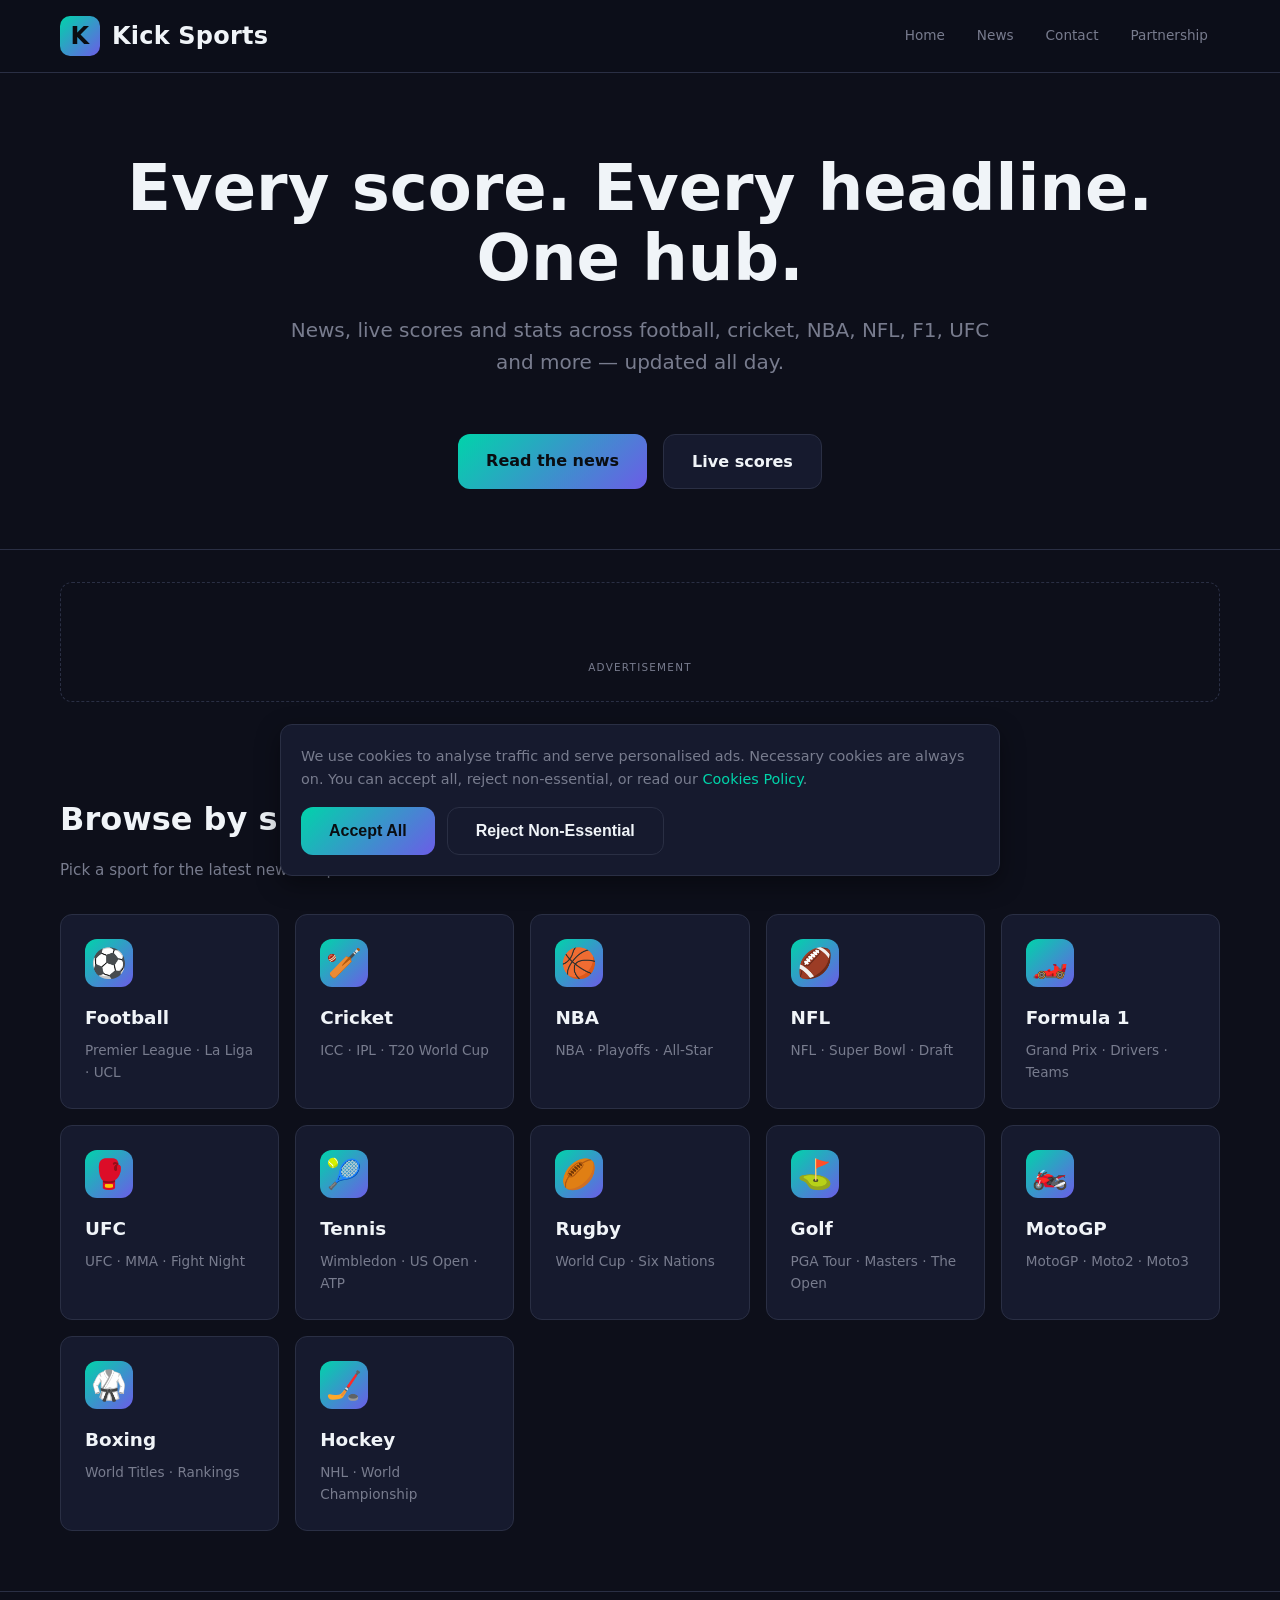
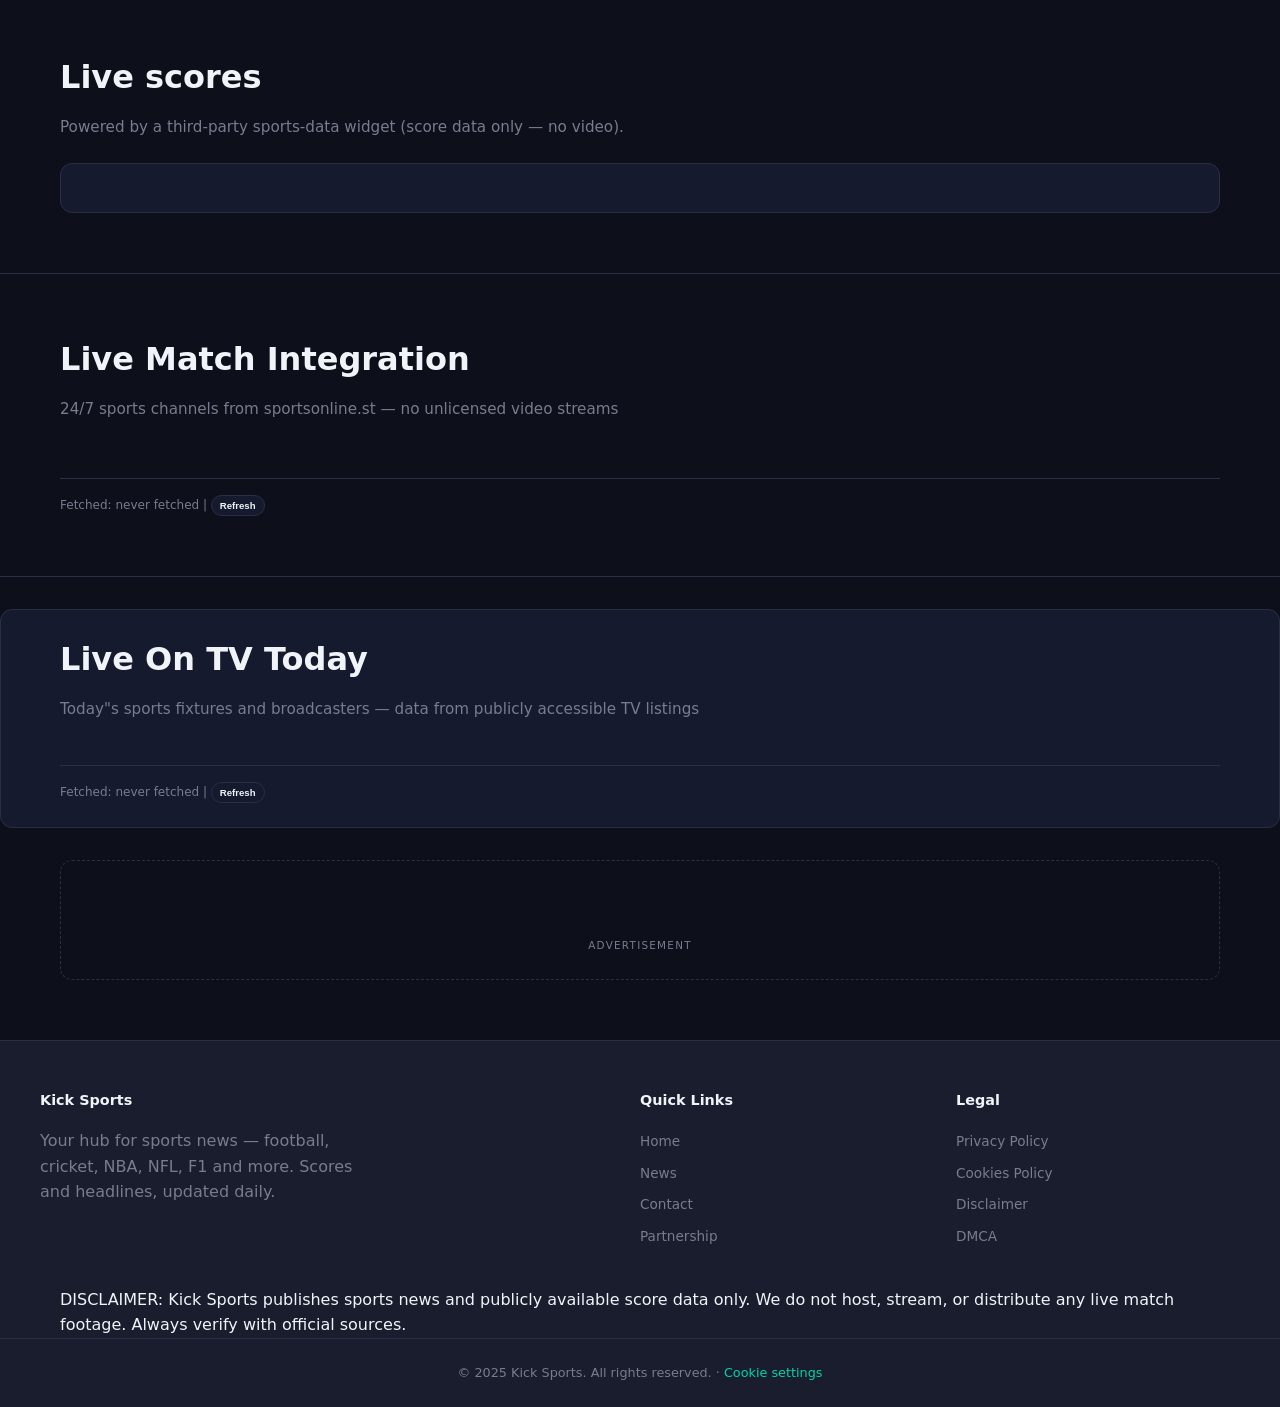
==== index.html @ 93dbc377 "fix: use specific selectors for kokasports vs sportsonline sections" ====
<!DOCTYPE html>
<html lang="en" data-year="2025">
<head>
  <meta charset="UTF-8" />
  <meta name="viewport" content="width=device-width, initial-scale=1.0" />
  <title>Kick Sports | Football, Cricket, NBA, NFL & More</title>
  <meta name="description" content="Kick Sports is your hub for sports news and live scores across football, cricket, NBA, NFL, F1, UFC and more." />
  <link rel="preconnect" href="https://fonts.googleapis.com" />
  <link rel="stylesheet" href="assets/css/style.css" />
</head>
<body>
  <div id="site-header"></div>

  <main>
    <section class="hero">
      <div class="container">
        <h1>Every score. Every headline. One hub.</h1>
        <p>News, live scores and stats across football, cricket, NBA, NFL, F1, UFC and more &mdash; updated all day.</p>
        <div class="cta">
          <a class="btn primary" href="news.html">Read the news</a>
          <a class="btn" href="#scores">Live scores</a>
        </div>
      </div>
    </section>

    <!-- Ad: leaderboard -->
    <div class="container">
      <div class="ad-slot" aria-hidden="true">
        <ins class="adsbygoogle" style="display:block" data-ad-slot="0000000001" data-ad-format="auto" data-full-width-responsive="true"></ins>
      </div>
    </div>

    <section class="section" id="sports">
      <div class="container">
        <h2>Browse by sport</h2>
        <p class="sub">Pick a sport for the latest news &amp; updates.</p>
        <div class="grid">
          <a class="card" href="news.html?sport=football"><div class="icon">⚽</div><h3>Football</h3><p>Premier League · La Liga · UCL</p></a>
          <a class="card" href="news.html?sport=cricket"><div class="icon">🏏</div><h3>Cricket</h3><p>ICC · IPL · T20 World Cup</p></a>
          <a class="card" href="news.html?sport=nba"><div class="icon">🏀</div><h3>NBA</h3><p>NBA · Playoffs · All-Star</p></a>
          <a class="card" href="news.html?sport=nfl"><div class="icon">🏈</div><h3>NFL</h3><p>NFL · Super Bowl · Draft</p></a>
          <a class="card" href="news.html?sport=f1"><div class="icon">🏎️</div><h3>Formula 1</h3><p>Grand Prix · Drivers · Teams</p></a>
          <a class="card" href="news.html?sport=ufc"><div class="icon">🥊</div><h3>UFC</h3><p>UFC · MMA · Fight Night</p></a>
          <a class="card" href="news.html?sport=tennis"><div class="icon">🎾</div><h3>Tennis</h3><p>Wimbledon · US Open · ATP</p></a>
          <a class="card" href="news.html?sport=rugby"><div class="icon">🏉</div><h3>Rugby</h3><p>World Cup · Six Nations</p></a>
          <a class="card" href="news.html?sport=golf"><div class="icon">⛳</div><h3>Golf</h3><p>PGA Tour · Masters · The Open</p></a>
          <a class="card" href="news.html?sport=motogp"><div class="icon">🏍️</div><h3>MotoGP</h3><p>MotoGP · Moto2 · Moto3</p></a>
          <a class="card" href="news.html?sport=boxing"><div class="icon">🥋</div><h3>Boxing</h3><p>World Titles · Rankings</p></a>
          <a class="card" href="news.html?sport=hockey"><div class="icon">🏒</div><h3>Hockey</h3><p>NHL · World Championship</p></a>
        </div>
      </div>
    </section>

    <section class="section" id="scores">
      <div class="container">
        <h2>Live scores</h2>
        <p class="sub">Powered by a third-party sports-data widget (score data only &mdash; no video).</p>
        <div class="widget-wrap">
          <!-- scores.js renders public fixtures/results here (score data only, no video). -->
          <div id="scores-widget"></div>
        </div>
      </div>
    </section>

    
    <!-- sportsonline.st dynamic matches -->
    <section class="section" id="sportsonline-matches">
      <div class="container">
        <h2>Live Match Integration</h2>
        <p class="sub">24/7 sports channels from sportsonline.st — no unlicensed video streams</p>
        <div class="match-grid sportsonline-match-grid" style="display:grid;gap:12px;grid-template-columns:repeat(auto-fill,minmax(180px,1fr));margin-top:32px;">
          <!-- Matches injected by JavaScript -->
        </div>
        <div style="margin-top:24px;padding-top:16px;border-top:1px solid var(--border);font-size:.75rem;color:var(--muted);">
          Fetched: <span id="sportsonline-fetch-time-home">never fetched</span> | 
          <button class="btn tiny" style="padding:4px 8px;font-size:.6rem;" onclick="refreshSportsonlineMatchesHome()">Refresh</button>
        </div>
      </div>
    </section>

    <!-- Live On TV Today (REA-analyzed, kokasports.com-inspired) -->
    <section class="section" id="kokasports-tv-section" style="margin:32px 0;padding:24px;border-radius:var(--radius);background:var(--bg-card);border:1px solid var(--border);">
      <div class="container">
        <h2>Live On TV Today</h2>
        <p class="sub">Today"s sports fixtures and broadcasters — data from publicly accessible TV listings</p>
        <div class="match-grid kokasports-match-grid" style="display:grid;gap:12px;grid-template-columns:repeat(auto-fill,minmax(200px,1fr));margin-top:16px;">
          <!-- Matches injected by JavaScript -->
        </div>
        <div style="margin-top:20px;padding-top:16px;border-top:1px solid var(--border);font-size:.75rem;color:var(--muted);">
          Fetched: <span id="kokasports-fetch-time-home">never fetched</span> | 
          <button class="btn tiny" style="padding:4px 8px;font-size:.6rem;" onclick="refreshKokasportsFixturesHome()">Refresh</button>
        </div>
      </div>
    </section>
<!-- Ad: in-content -->
    <div class="container">
      <div class="ad-slot" aria-hidden="true">
        <ins class="adsbygoogle" style="display:block" data-ad-slot="0000000002" data-ad-format="auto" data-full-width-responsive="true"></ins>
      </div>
    </div>
  </main>

  <div id="site-footer"></div>
  <script src="assets/js/site.js"></script>
  <script src="assets/js/scores.js"></script>

    <script>
    // Sportsonline match data - will be populated by fetch
    var homeSportsonlineMatches = [];
    var homeLastSportsonlineFetch = 0;

    function refreshSportsonlineMatchesHome() {
      localStorage.removeItem("home-sportsonline-matches");
      localStorage.removeItem("home-sportsonline-fetch");
      window.location.reload();
    }

    // Initial fetch on page load
    (function () {
      var lastFetch = localStorage.getItem("home-sportsonline-fetch");
      var now = Date.now();
      // Fetch at most once per 6 hours
      if (lastFetch && now - lastFetch < 21600000) {
        // Load cached matches
        homeSportsonlineMatches = JSON.parse(localStorage.getItem("home-sportsonline-matches") || "[]");
        displayHomeMatches();
        return;
      }
      fetch("https://sportsonline.st")
        .then(function (r) { return r.text(); })
        .then(function (text) {
          var matches = [];
          var lines = text.split("\n");
          for (var i = 0; i < lines.length; i++) {
            var matchLine = lines[i].match(/^\s*([0-9:]+)\s+(.+)\|\s*(https?:\/\/.+)$/);
            if (matchLine) {
              var time = matchLine[1];
              var teams = matchLine[2].trim();
              var url = matchLine[3];
              matches.push({ time: time, teams: teams, url: url });

    // Kokasports fixtures fetch and display
    // Initial fetch on page load
    (function () {
      var lastFetch = localStorage.getItem("home-kokasports-fetch");
      var now = Date.now();
      // Fetch at most once per 6 hours
      if (lastFetch && now - lastFetch < 21600000) {
        // Load cached fixtures
        var cachedFixtures = JSON.parse(localStorage.getItem("home-sportsonline-fixtures") || "[]");
        displayHomeKokasportsFixtures(cachedFixtures);
        return;
      }
      fetch("https://www.kokasports.com/")
        .then(function (r) { return r.text(); })
        .then(function (text) {
          var fixtures = [];
          // Look for "On TV Today" section with match data
          var onTvMatch = text.match(/On TV Today[\s\S]{0,3000}/);
          if (onTvMatch) {
            var section = onTvMatch[0];
            var lines = section.split("\n");
            for (var i = 0; i < lines.length; i++) {
              var line = lines[i];
              var tvMatch = line.match(/(\w+day\s\d+\s\w+)\n([^<>]+)\n([^<>]+)/i);
              if (tvMatch) {
                var dateTime = tvMatch[1].trim();
                var competition = tvMatch[2].trim();
                var broadcaster = tvMatch[3] ? tvMatch[3].replace(/[()]/g, "").trim() : "-";
                fixtures.push({ dateTime: dateTime, competition: competition, broadcaster: broadcaster });
              }
            }
          }
          // Store fixtures for display (limit to 8 for performance)
          if (fixtures.length > 0) {
            localStorage.setItem("home-sportsonline-fixtures", JSON.stringify(fixtures.slice(0, 8)));
          }
          displayHomeKokasportsFixtures(fixtures);
        })
        .catch(function () { /* silent fail */ });
    })();

    function displayHomeKokasportsFixtures(fixtures) {
      var container = document.querySelector(".kokasports-match-grid");
      if (!container) return;
      var html = fixtures.map(function (fixture) {
        var dateTime = fixture.dateTime || "-";
        var competition = fixture.competition || "-";
        var broadcaster = fixture.broadcaster || "-";
        var sportKey = (competition.match(/\b(football|soccer|cricket|nba|nfl|tennis|ufc|rugby|golf|boxing|hockey)\b/i) || [""])[1].toLowerCase() || "sports";
        var icon = {football: '⚽', soccer: '⚽', cricket: '🏏', nba: '🏀', nfl: '🏈', tennis: '🎾', ufc: '🥊', rugby: '🏉', golf: '⛳', moto gp: '🏍️', boxing: '🥋', hockey: '🏒'}[sportKey] || '⚽';
        return '<div style=\"margin-top:12px;\">\n          <div style=\"display:flex; align-items:center; gap:8px; margin-bottom:6px;\">\n            <span style=\"font-size:1.2rem;\">' + icon + '</span>\n            <span style=\"font-weight:600; color:var(--text); font-size:0.9rem;\">' + competition + '</span>\n          </div>\n          <div style=\"font-size:.8rem; color:var(--muted);\">Broadcast: ' + broadcaster + '</div>\n        </div>';
      }).join("");
      container.innerHTML = html;
    }

    function refreshKokasportsFixturesHome() {
      localStorage.removeItem("home-sportsonline-fixtures");
      localStorage.removeItem("home-kokasports-fetch");
      window.location.reload();
    }            }
          }
          homeSportsonlineMatches = matches;
          localStorage.setItem("home-sportsonline-matches", JSON.stringify(matches));
          localStorage.setItem("home-sportsonline-fetch", now);
          displayHomeMatches();
        })
        .catch(function () { /* silent fail */ });
    })();

    function displayHomeMatches() {
      var grid = document.querySelector(".sportsonline-match-grid");
      if (!grid) return;
      var html = homeSportsonlineMatches.map(function (match) {
        var time = match.time || "-";
        var teams = match.teams || "-";
        var url = match.url || "-";
        var sportKey = (teams.match(/\b(football|soccer|cricket|nba|nfl|tennis|ufc|rugby|golf|boxing|hockey)\b/i) || [""])[1].toLowerCase() || "sports";
        var icons = {"football": "⚽", "soccer": "⚽", "cricket": "🏏", "nba": "🏀", "nfl": "🏈", "tennis": "🎾", "ufc": "🥊", "rugby": "🏉", "golf": "⛳", "boxing": "🥋", "hockey": "🏒"};
        var icon = icons[sportKey] || "⚽";
        var teamPair = teams.split("|").map(t => t.trim()).filter(t => t)[0] || teams;
        return "<div class="match-card"><div class="match-info"><span class="match-icon">" + icon + "</span><span class="match-details"><strong>" + teamPair + "</strong><small>" + time + "</small></span></div><button class="match-play-btn" onclick="window.open('" + url + "', '_blank'); return false;">Play</button></div>";
      }).join("");
      grid.innerHTML = html;
      var fetchTime = homeLastSportsonlineFetch ? new Date(homeLastSportsonlineFetch).toLocaleTimeString() : "never fetched";
      var fetchDiv = document.getElementById("sportsonline-fetch-time-home");
      if (fetchDiv) fetchDiv.innerText = fetchTime;
    }
    </body>
</html>
---- assets/css/style.css ----
/* ===== Design Tokens ===== */
:root {
  --bg: #0d0f1a;
  --bg-elev: #1a1d2e;
  --bg-card: #161a2e;
  --bg-warm: #1e1d2f;
  --border: #2a2f44;
  --border-light: #3a3f54;
  --text: #f0f4f8;
  --muted: #787c8e;
  --accent: #00d4aa;
  --accent-2: #6c5ce7;
  --danger: #ff4757;
  --radius: 12px;
  --radius-lg: 16px;
  --shadow: 0 8px 24px rgba(0, 0, 0, .4);
  --shadow-sm: 0 4px 12px rgba(0, 0, 0, .3);
  --maxw: 1200px;
  --ff-display: "Syne", "Nunito", system-ui, -apple-system, "Segoe UI", Roboto, Helvetica, Arial, sans-serif;
  --ff-base: "Inter", system-ui, -apple-system, "Segoe UI", Roboto, Helvetica, Arial, sans-serif;
  --ff-heading: "Syne", "Nunito", system-ui, -apple-system, "Segoe UI", Roboto, Helvetica, Arial, sans-serif;
}

/* ===== Base Styles ===== */
* { box-sizing: border-box; }

html { scroll-behavior: smooth; }

body {
  margin: 0;
  font-family: var(--ff-base);
  background: 
    radial-gradient(1400px 800px at 70% -20%, #1e1d2f 0%, #0d0f1a 40%, transparent 60%), 
    var(--bg);
  color: var(--text);
  line-height: 1.6;
  -webkit-font-smoothing: antialiased;
  -moz-osx-font-smoothing: grayscale;
}

a { color: var(--accent); text-decoration: none; }
a:hover { text-decoration: underline; }

.container { width: 100%; max-width: var(--maxw); margin: 0 auto; padding: 0 20px; }

/* ===== Header/Navbar ===== */
.site-header {
  position: sticky;
  top: 0;
  z-index: 50;
  background: rgba(13, 15, 26, .85);
  backdrop-filter: blur(20px);
  border-bottom: 1px solid var(--border);
}

.nav { display: flex; align-items: center; justify-content: space-between; height: 72px; }

.brand { display: flex; align-items: center; gap: 12px; font-size: 1.5rem; font-weight: 800; letter-spacing: .2px; color: var(--text); }

.brand .logo { 
  width: 40px; height: 40px; border-radius: 10px; 
  background: linear-gradient(135deg, var(--accent), var(--accent-2)); 
  display: grid; place-items: center; color: #0a0d11; font-weight: 900; 
}

.brand:hover { text-decoration: none; }

.nav-links { display: flex; gap: 8px; align-items: center; }

.nav-links a { 
  color: var(--muted); padding: 8px 12px; border-radius: 10px; font-weight: 500; 
  font-size: .85rem; 
}

.nav-links a:hover { color: var(--text); background: var(--bg-elev); text-decoration: none; }

.nav-toggle { 
  display: none; 
  background: none; border: 1px solid var(--border); color: var(--text); 
  border-radius: 10px; padding: 8px 12px; font-size: 1rem; cursor: pointer; 
}

@media (max-width: 760px) {
  .nav-toggle { display: block; }
  .nav-links { 
    position: absolute; top: 72px; left: 0; right: 0;
    flex-direction: column; align-items: stretch; gap: 2px;
    background: var(--bg-elev); border-bottom: 1px solid var(--border);
    padding: 12px 16px; display: none;
  }
  .nav-links.open { display: flex; }
}

/* ===== Hero Section ===== */
.hero { padding: 80px 0 60px; text-align: center; border-bottom: 1px solid var(--border); }

.hero h1 { 
  font-family: var(--ff-heading); 
  font-size: clamp(2.5rem, 6vw, 4rem); 
  margin: 0 0 20px; 
  line-height: 1.1; 
  color: var(--text); 
}

.hero p { 
  color: var(--muted); 
  font-size: 1.25rem; 
  max-width: 720px; 
  margin: 0 auto 32px; 
}

.hero .cta { display: inline-flex; gap: 16px; flex-wrap: wrap; justify-content: center; margin-top: 24px; }

.btn { 
  display: inline-block; 
  padding: 14px 28px; 
  border-radius: var(--radius); 
  font-weight: 700; 
  border: 1px solid var(--border); 
  color: var(--text); 
  background: var(--bg-card); 
  cursor: pointer; 
  font-size: 1rem; 
  transition: all .2s ease;
}

.btn:hover { text-decoration: none; border-color: var(--accent); background: var(--bg-warm); }

.btn.primary { 
  background: linear-gradient(135deg, var(--accent), var(--accent-2)); 
  color: #0a0d11; 
  border: 0; 
  font-weight: 600; 
}

.btn.secondary { 
  background: var(--bg-card); border-color: var(--border); 
}

.btn.secondary:hover { border-color: var(--accent-2); }

.btn.tiny { padding: 6px 12px; font-size: .65rem; }

.btn:focus-visible { outline: 2px solid var(--accent); outline-offset: 2px; }

/* ===== Sections ===== */
.section { padding: 60px 0; border-bottom: 1px solid var(--border); }

.section h2 { 
  font-family: var(--ff-heading); 
  font-size: 2rem; 
  margin: 0 0 12px; 
  color: var(--text); 
}

.section .sub { 
  color: var(--muted); 
  margin: 0 0 24px; 
  font-size: .95rem; 
}

/* ===== Sport Grid ===== */
.grid { display: grid; gap: 16px; margin-top: 32px; }

@media (min-width: 560px) { .grid { grid-template-columns: repeat(2, 1fr); } }
@media (min-width: 768px) { .grid { grid-template-columns: repeat(3, 1fr); } }
@media (min-width: 960px) { .grid { grid-template-columns: repeat(4, 1fr); } }
@media (min-width: 1200px) { .grid { grid-template-columns: repeat(5, 1fr); } }

.card { 
  background: var(--bg-card); 
  border: 1px solid var(--border); 
  border-radius: var(--radius); 
  padding: 24px; 
  transition: transform .2s ease, box-shadow .2s ease, border-color .2s ease;
  cursor: pointer;
}

.card:hover { 
  transform: translateY(-4px); 
  box-shadow: var(--shadow); 
  border-color: var(--accent); 
  text-decoration: none;
}

.card .icon { 
  width: 48px; height: 48px; 
  border-radius: var(--radius); 
  background: linear-gradient(135deg, var(--accent), var(--accent-2)); 
  display: grid; place-items: center; font-size: 1.8rem; margin-bottom: 16px; 
  color: #0a0d11; 
}

.card h3 { 
  font-family: var(--ff-heading); 
  margin: 0 0 8px; 
  color: var(--text); 
  font-size: 1.15rem; 
}

.card p { margin: 0; color: var(--muted); font-size: .85rem; }

/* ===== Ad Slots ===== */
.ad-slot { margin: 32px auto; max-width: var(--maxw); min-height: 120px; border: 1px dashed var(--border); border-radius: var(--radius); display: grid; place-items: center; color: var(--muted); font-size: .8rem; background: var(--bg); }

.ad-slot::after { content: " Advertisement "; letter-spacing: .12em; text-transform: uppercase; font-size: .65rem; }

.ad-slot ins { display: block; width: 100%; }

/* ===== News Articles ===== */
.articles { display: grid; gap: 20px; margin-top: 32px; }

@media (min-width: 560px) { .articles { grid-template-columns: repeat(2, 1fr); } }
@media (min-width: 768px) { .articles { grid-template-columns: repeat(3, 1fr); } }
@media (min-width: 960px) { .articles { grid-template-columns: repeat(4, 1fr); } }

.article { 
  background: var(--bg-card); 
  border: 1px solid var(--border); 
  border-radius: var(--radius); 
  overflow: hidden; 
  display: flex; flex-direction: column;
  transition: border-color .2s ease;
}

.article:hover { border-color: var(--accent); }

.article .thumb { 
  height: 180px; 
  background: linear-gradient(135deg, #1a1f2e, #161a2e); 
  display: grid; place-items: center; font-size: 2.8rem; 
  color: var(--accent); 
}

.article .body { padding: 20px; }

.article .tag { 
  font-size: .7rem; 
  text-transform: uppercase; 
  letter-spacing: .1em; 
  color: var(--accent); 
  font-weight: 600; 
  margin-bottom: 12px; 
  display: inline-block; 
}

.article h2 { 
  font-family: var(--ff-heading); 
  margin: 8px 0; 
  color: var(--text); 
  font-size: 1.1rem; 
  flex: 1;
}

.article p { color: var(--muted); font-size: .85rem; margin: 12px 0 0; }

/* ===== Live Scores Widget ===== */
.widget-wrap { 
  background: var(--bg-card); border: 1px solid var(--border); border-radius: var(--radius); padding: 24px 0; 
}

.live-scores { padding: 24px; }

.live-scores h3 { 
  font-family: var(--ff-heading); 
  margin: 0 0 20px; 
  color: var(--text); 
  font-size: 1.25rem; 
}

.live-scores .sub { margin: 0 0 20px; }

.placeholder { 
  height: 80px; 
  background: var(--bg); border: 1px dashed var(--border); border-radius: var(--radius); 
  display: grid; place-items: center; color: var(--muted); font-size: .9rem; margin: 16px 0; 
}

/* ===== News Auto-Update ===== */
.update-badge { 
  display: inline-block; 
  padding: 2px 6px; 
  background: var(--bg-elev); border-radius: 4px; 
  font-size: .65rem; 
  margin-left: 6px; 
  vertical-align: middle;
}

.update-badge.fresh { background: rgba(0, 212, 170, .2); color: var(--accent); }
.update-badge.cached { background: rgba(108, 92, 231, .2); color: var(--accent-2); }

/* ===== Sportsonline Integration ===== */
.sportsonline-integration { 
  margin: 32px 0; padding: 24px; background: var(--bg-card); border: 1px solid var(--border); border-radius: var(--radius); 
}

.sportsonline-integration h4 { 
  font-family: var(--ff-heading); margin: 0 0 16px; color: var(--text); font-size: 1.1rem; 
}

.sportsonline-integration p { color: var(--muted); margin: 8px 0; font-size: .9rem; }

.match-card { margin-bottom: 16px; padding-bottom: 16px; border-bottom: 1px solid var(--border); }

.match-card:last-child { margin-bottom: 0; border-bottom: none; }

.match-info { display: flex; align-items: center; gap: 10px; margin-bottom: 8px; }

.match-icon { width: 32px; height: 32px; border-radius: 6px; background: linear-gradient(135deg, var(--accent), var(--accent-2)); display: grid; place-items: center; color: #0a0d11; font-size: 1rem; }

.match-details { flex: 1; }

.match-details strong { color: var(--text); font-size: .9rem; }

.match-details small { color: var(--muted); font-size: .75rem; }

.match-play-btn { 
  padding: 6px 12px; background: var(--bg-elev); border-radius: 6px; font-size: .7rem; 
  border: 0; cursor: pointer; transition: background .2s; 
}

.match-play-btn:hover { background: var(--bg-warm); }

/* ===== Footer ===== */
.site-footer { border-top: 1px solid var(--border); margin-top: 60px; background: var(--bg-elev); }

.footer-grid { display: grid; gap: 32px; padding: 48px 0 32px; grid-template-columns: 2fr 1fr 1fr; }

@media (max-width: 760px) { .footer-grid { grid-template-columns: 1fr; gap: 24px; } }

.footer-grid h4 { margin: 0 0 16px; font-size: .9rem; color: var(--text); }

.footer-grid ul { list-style: none; padding: 0; margin: 0; }

.footer-grid li { margin: 6px 0; }

.footer-grid a { color: var(--muted); font-size: .85rem; }

.footer-bottom { border-top: 1px solid var(--border); padding: 24px 0; color: var(--muted); font-size: .8rem; text-align: center; }

/* ===== Cookie Banner ===== */
.cookie-banner { 
  position: fixed; left: 16px; right: 16px; bottom: 24px; z-index: 100; 
  max-width: 720px; margin: 0 auto; 
  background: var(--bg-card); border: 1px solid var(--border); border-radius: var(--radius); 
  box-shadow: var(--shadow); padding: 20px; display: none; 
}

.cookie-banner.show { display: block; }

.cookie-banner p { margin: 0 0 16px; color: var(--muted); font-size: .9rem; }

.cookie-actions { display: flex; gap: 12px; flex-wrap: wrap; }

/* ===== Responsive ===== */
@media (max-width: 760px) {
  .hero h1 { font-size: clamp(2rem, 5vw, 3rem); }
  .hero p { font-size: 1rem; }
  .hero .cta { flex-direction: column; align-items: center; }
  .nav-links { display: none; }
  .footer-grid h4 { text-align: center; }
}
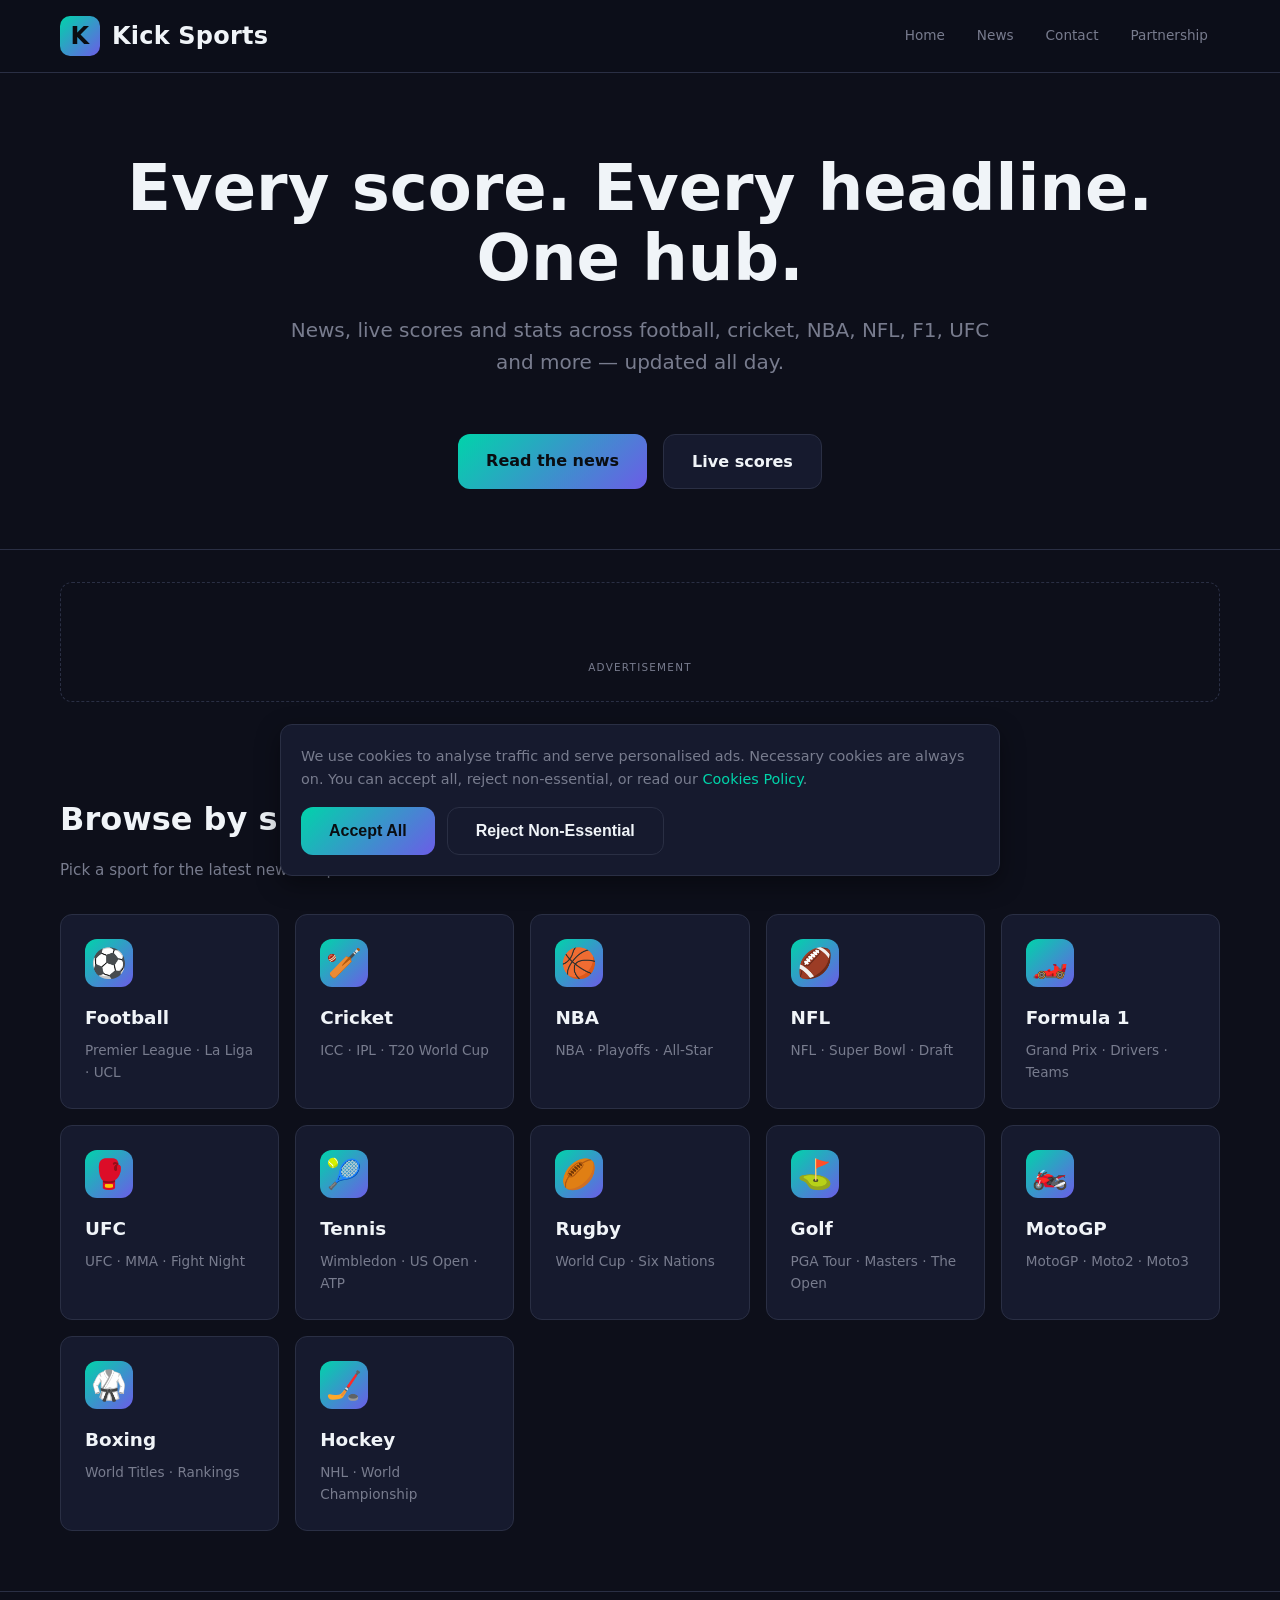
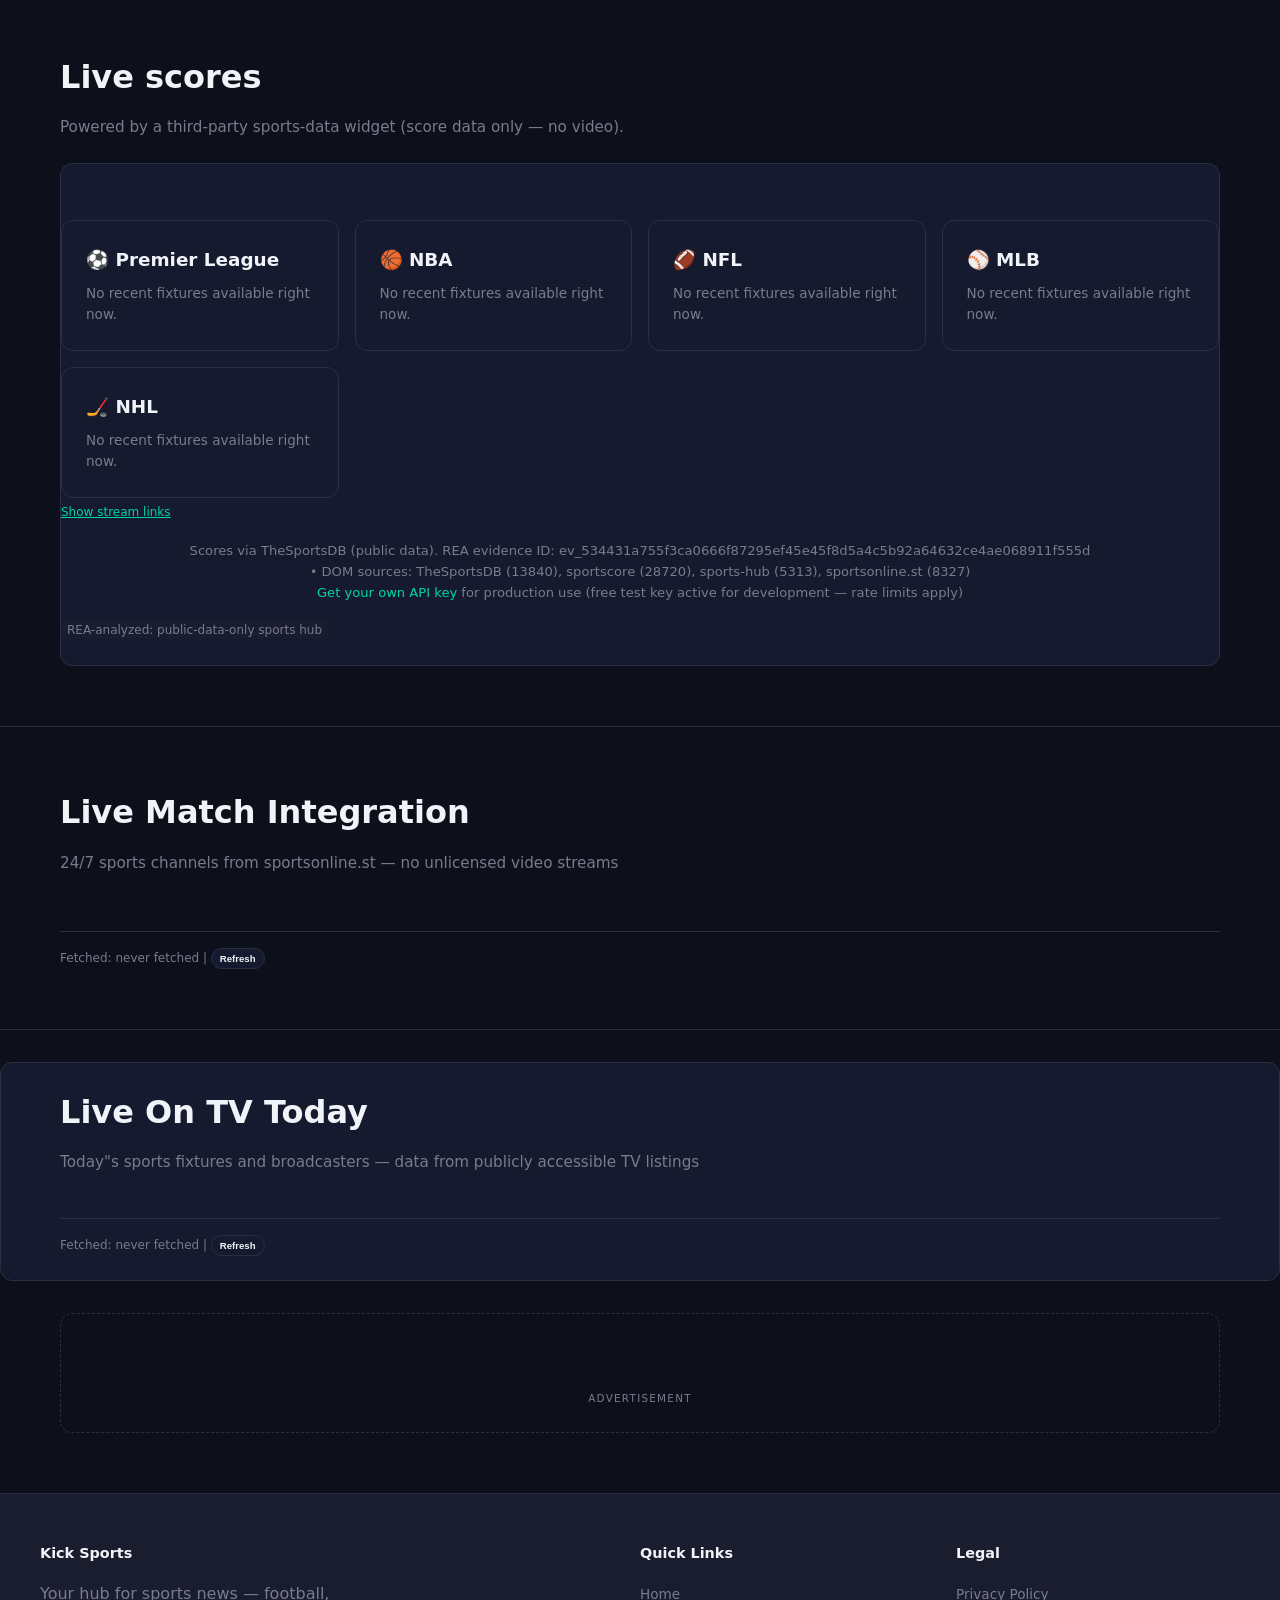
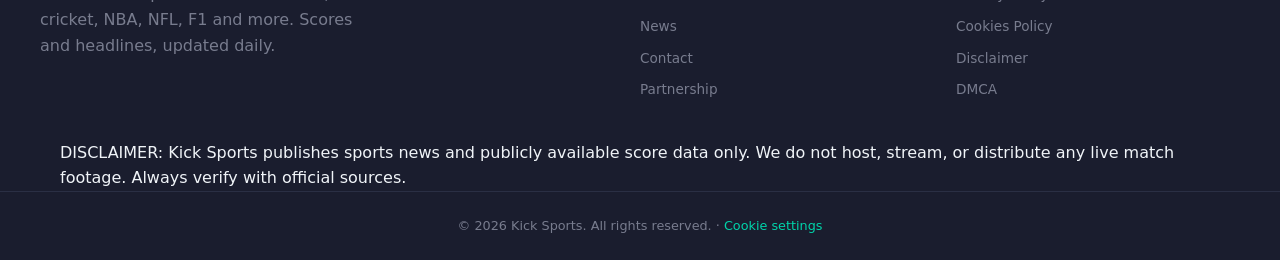
==== commit 55300719: "fix: escaping, syntax, fetch timestamps, CSS tokens, delegated handlers" ====
--- a/index.html
+++ b/index.html
@@ -123,6 +123,7 @@
       if (lastFetch && now - lastFetch < 21600000) {
         // Load cached matches
         homeSportsonlineMatches = JSON.parse(localStorage.getItem("home-sportsonline-matches") || "[]");
+        homeLastSportsonlineFetch = parseInt(lastFetch, 10);
         displayHomeMatches();
         return;
       }
@@ -147,7 +148,7 @@
       // Fetch at most once per 6 hours
       if (lastFetch && now - lastFetch < 21600000) {
         // Load cached fixtures
-        var cachedFixtures = JSON.parse(localStorage.getItem("home-sportsonline-fixtures") || "[]");
+        var cachedFixtures = JSON.parse(localStorage.getItem("home-kokasports-fixtures") || "[]");
         displayHomeKokasportsFixtures(cachedFixtures);
         return;
       }
@@ -173,7 +174,8 @@
           }
           // Store fixtures for display (limit to 8 for performance)
           if (fixtures.length > 0) {
-            localStorage.setItem("home-sportsonline-fixtures", JSON.stringify(fixtures.slice(0, 8)));
+            localStorage.setItem("home-kokasports-fixtures", JSON.stringify(fixtures.slice(0, 8)));
+            localStorage.setItem("home-kokasports-fetch", Date.now());
           }
           displayHomeKokasportsFixtures(fixtures);
         })
@@ -183,12 +185,15 @@
     function displayHomeKokasportsFixtures(fixtures) {
       var container = document.querySelector(".kokasports-match-grid");
       if (!container) return;
+      var lastKokasportsFetch = localStorage.getItem("home-kokasports-fetch");
+      var fetchDiv = document.getElementById("kokasports-fetch-time-home");
+      if (fetchDiv) fetchDiv.innerText = lastKokasportsFetch ? new Date(parseInt(lastKokasportsFetch)).toLocaleTimeString() : "never fetched";
       var html = fixtures.map(function (fixture) {
         var dateTime = fixture.dateTime || "-";
         var competition = fixture.competition || "-";
         var broadcaster = fixture.broadcaster || "-";
         var sportKey = (competition.match(/\b(football|soccer|cricket|nba|nfl|tennis|ufc|rugby|golf|boxing|hockey)\b/i) || [""])[1].toLowerCase() || "sports";
-        var icon = {football: '⚽', soccer: '⚽', cricket: '🏏', nba: '🏀', nfl: '🏈', tennis: '🎾', ufc: '🥊', rugby: '🏉', golf: '⛳', moto gp: '🏍️', boxing: '🥋', hockey: '🏒'}[sportKey] || '⚽';
+        var icon = {football: '⚽', soccer: '⚽', cricket: '🏏', nba: '🏀', nfl: '🏈', tennis: '🎾', ufc: '🥊', rugby: '🏉', golf: '⛳', 'moto gp': '🏍️', boxing: '🥋', hockey: '🏒'}[sportKey] || '⚽';
         return '<div style=\"margin-top:12px;\">\n          <div style=\"display:flex; align-items:center; gap:8px; margin-bottom:6px;\">\n            <span style=\"font-size:1.2rem;\">' + icon + '</span>\n            <span style=\"font-weight:600; color:var(--text); font-size:0.9rem;\">' + competition + '</span>\n          </div>\n          <div style=\"font-size:.8rem; color:var(--muted);\">Broadcast: ' + broadcaster + '</div>\n        </div>';
       }).join("");
       container.innerHTML = html;
@@ -201,6 +206,7 @@
     }            }
           }
           homeSportsonlineMatches = matches;
+          homeLastSportsonlineFetch = now;
           localStorage.setItem("home-sportsonline-matches", JSON.stringify(matches));
           localStorage.setItem("home-sportsonline-fetch", now);
           displayHomeMatches();
@@ -208,6 +214,7 @@
         .catch(function () { /* silent fail */ });
     })();
 
+    function esc(s){return String(s==null?'':s).replace(/[&<>"']/g,function(c){return {'&':'&amp;','<':'&lt;','>':'&gt;','"':'&quot;',"'":'&#39;'}[c];});}
     function displayHomeMatches() {
       var grid = document.querySelector(".sportsonline-match-grid");
       if (!grid) return;
@@ -219,12 +226,14 @@
         var icons = {"football": "⚽", "soccer": "⚽", "cricket": "🏏", "nba": "🏀", "nfl": "🏈", "tennis": "🎾", "ufc": "🥊", "rugby": "🏉", "golf": "⛳", "boxing": "🥋", "hockey": "🏒"};
         var icon = icons[sportKey] || "⚽";
         var teamPair = teams.split("|").map(t => t.trim()).filter(t => t)[0] || teams;
-        return "<div class="match-card"><div class="match-info"><span class="match-icon">" + icon + "</span><span class="match-details"><strong>" + teamPair + "</strong><small>" + time + "</small></span></div><button class="match-play-btn" onclick="window.open('" + url + "', '_blank'); return false;">Play</button></div>";
+        return '<div class="match-card"><div class="match-info"><span class="match-icon">' + icon + '</span><span class="match-details"><strong>' + esc(teamPair) + '</strong><small>' + esc(time) + '</small></span></div><button class="match-play-btn" data-play-url="' + esc(url) + '">Play</button></div>';
       }).join("");
       grid.innerHTML = html;
       var fetchTime = homeLastSportsonlineFetch ? new Date(homeLastSportsonlineFetch).toLocaleTimeString() : "never fetched";
       var fetchDiv = document.getElementById("sportsonline-fetch-time-home");
       if (fetchDiv) fetchDiv.innerText = fetchTime;
     }
-    </body>
+    </script>
+    <script>document.addEventListener('click',function(e){var b=e.target&&e.target.closest?e.target.closest('[data-play-url]'):null;if(b){window.open(b.getAttribute('data-play-url'),'_blank');e.preventDefault();}});</script>
+</body>
 </html>
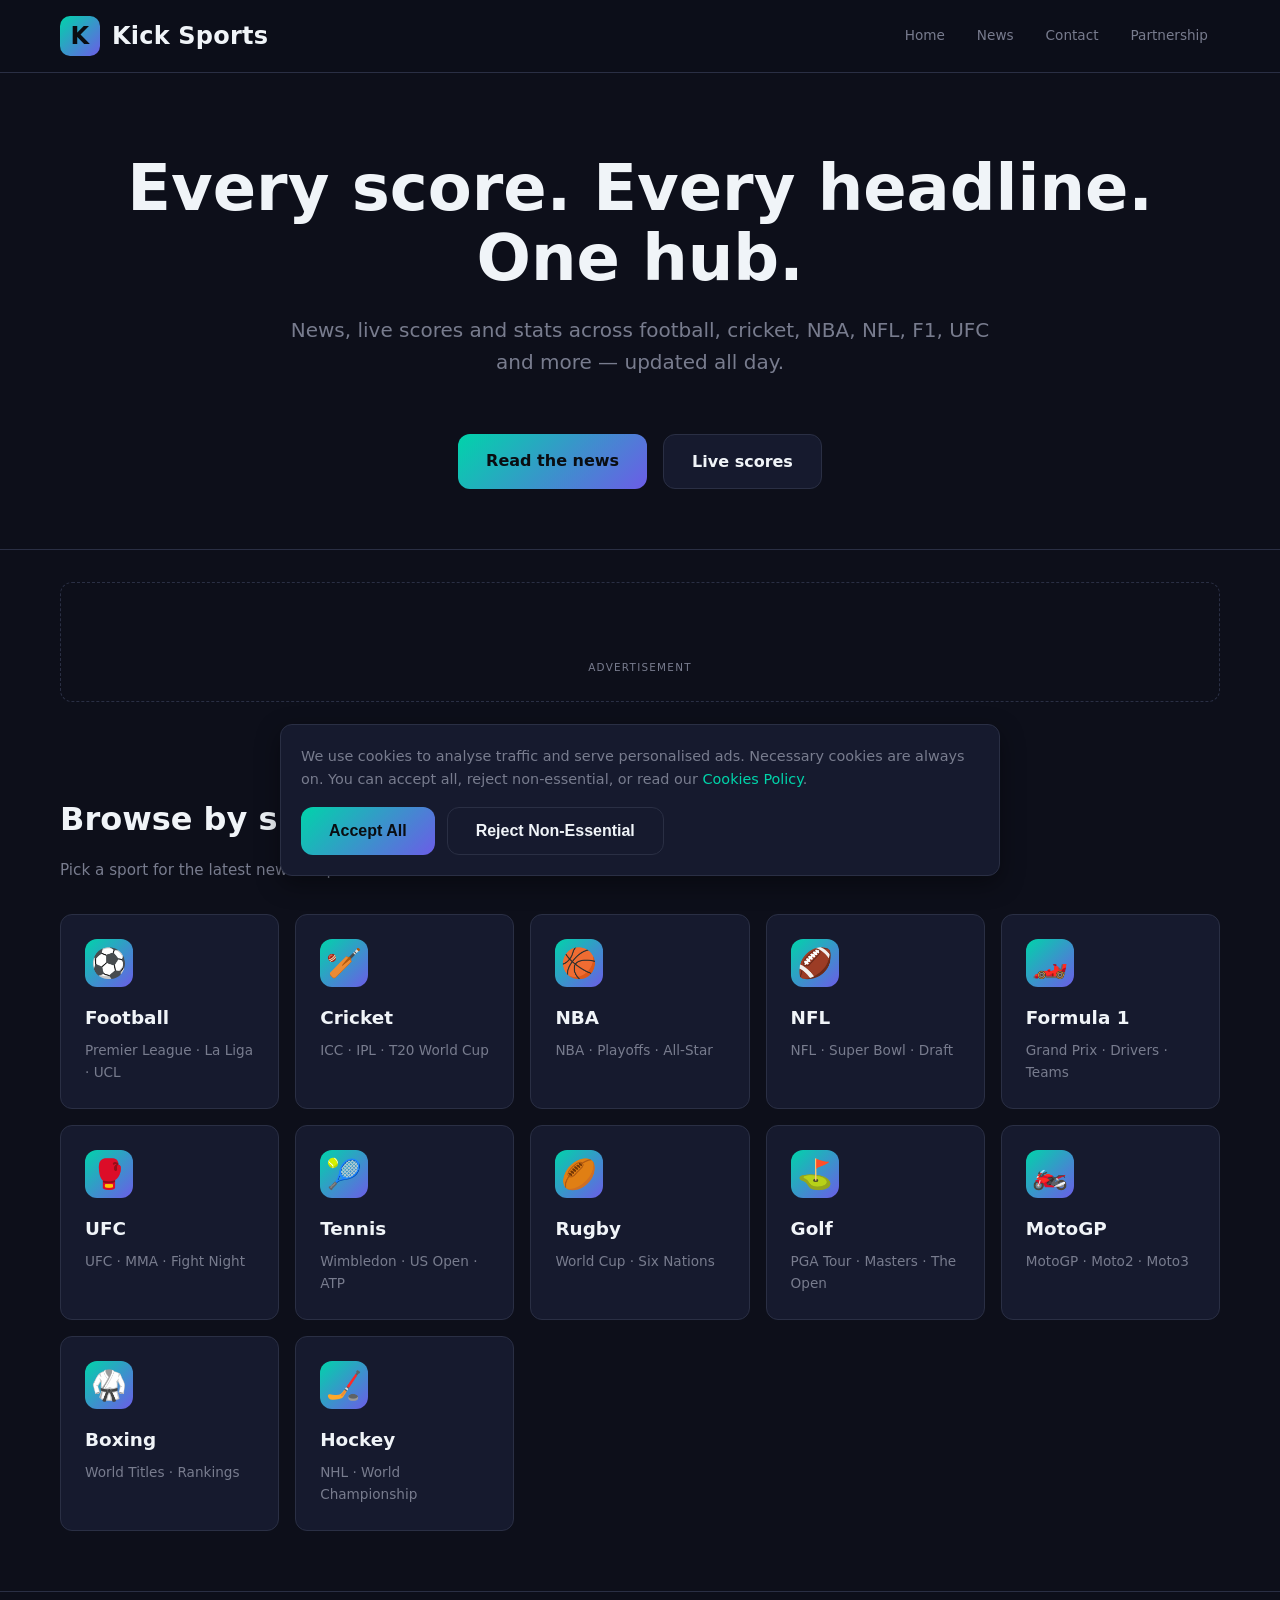
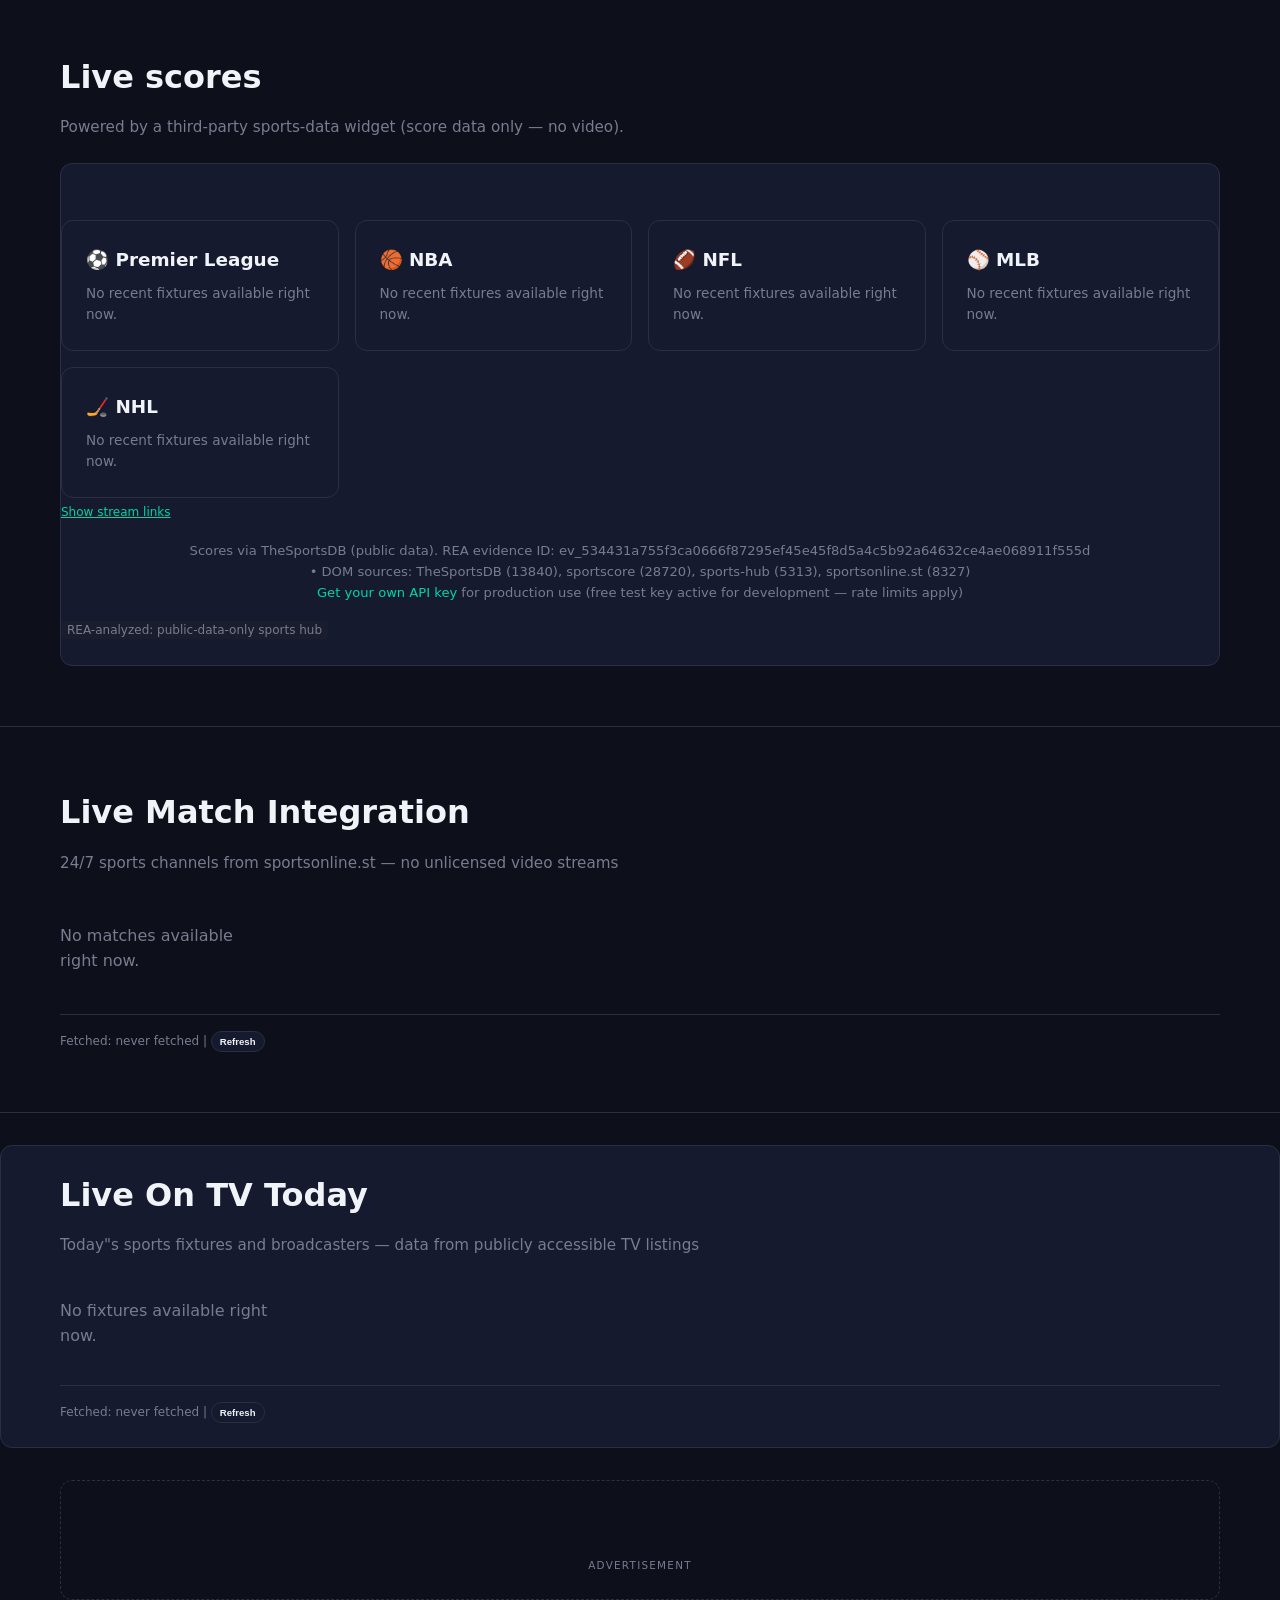
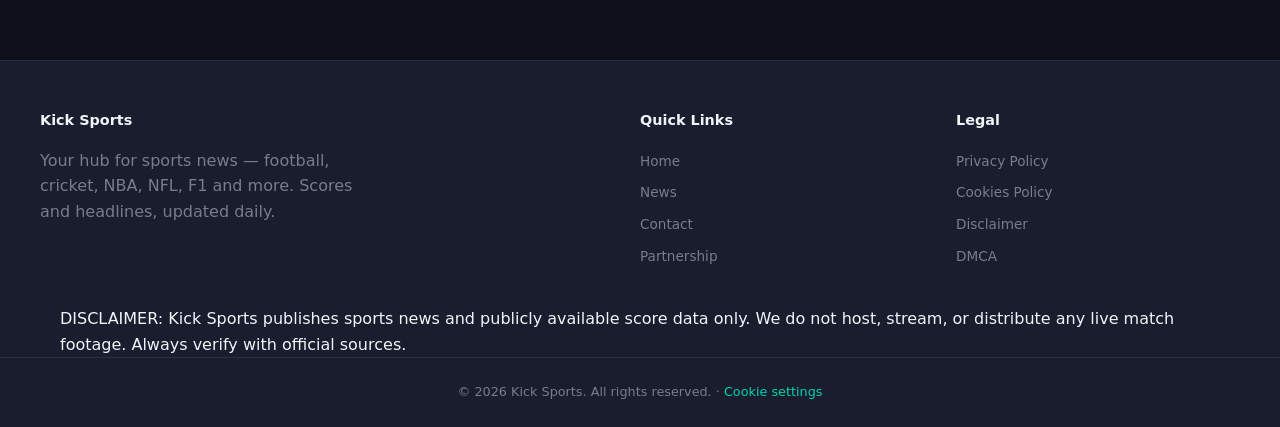
==== commit 711dbf5f: "refactor: consolidate sportsonline/kokasports fetch+display into integrations.js" ====
--- a/index.html
+++ b/index.html
@@ -104,136 +104,7 @@
   <script src="assets/js/site.js"></script>
   <script src="assets/js/scores.js"></script>
 
-    <script>
-    // Sportsonline match data - will be populated by fetch
-    var homeSportsonlineMatches = [];
-    var homeLastSportsonlineFetch = 0;
-
-    function refreshSportsonlineMatchesHome() {
-      localStorage.removeItem("home-sportsonline-matches");
-      localStorage.removeItem("home-sportsonline-fetch");
-      window.location.reload();
-    }
-
-    // Initial fetch on page load
-    (function () {
-      var lastFetch = localStorage.getItem("home-sportsonline-fetch");
-      var now = Date.now();
-      // Fetch at most once per 6 hours
-      if (lastFetch && now - lastFetch < 21600000) {
-        // Load cached matches
-        homeSportsonlineMatches = JSON.parse(localStorage.getItem("home-sportsonline-matches") || "[]");
-        homeLastSportsonlineFetch = parseInt(lastFetch, 10);
-        displayHomeMatches();
-        return;
-      }
-      fetch("https://sportsonline.st")
-        .then(function (r) { return r.text(); })
-        .then(function (text) {
-          var matches = [];
-          var lines = text.split("\n");
-          for (var i = 0; i < lines.length; i++) {
-            var matchLine = lines[i].match(/^\s*([0-9:]+)\s+(.+)\|\s*(https?:\/\/.+)$/);
-            if (matchLine) {
-              var time = matchLine[1];
-              var teams = matchLine[2].trim();
-              var url = matchLine[3];
-              matches.push({ time: time, teams: teams, url: url });
-
-    // Kokasports fixtures fetch and display
-    // Initial fetch on page load
-    (function () {
-      var lastFetch = localStorage.getItem("home-kokasports-fetch");
-      var now = Date.now();
-      // Fetch at most once per 6 hours
-      if (lastFetch && now - lastFetch < 21600000) {
-        // Load cached fixtures
-        var cachedFixtures = JSON.parse(localStorage.getItem("home-kokasports-fixtures") || "[]");
-        displayHomeKokasportsFixtures(cachedFixtures);
-        return;
-      }
-      fetch("https://www.kokasports.com/")
-        .then(function (r) { return r.text(); })
-        .then(function (text) {
-          var fixtures = [];
-          // Look for "On TV Today" section with match data
-          var onTvMatch = text.match(/On TV Today[\s\S]{0,3000}/);
-          if (onTvMatch) {
-            var section = onTvMatch[0];
-            var lines = section.split("\n");
-            for (var i = 0; i < lines.length; i++) {
-              var line = lines[i];
-              var tvMatch = line.match(/(\w+day\s\d+\s\w+)\n([^<>]+)\n([^<>]+)/i);
-              if (tvMatch) {
-                var dateTime = tvMatch[1].trim();
-                var competition = tvMatch[2].trim();
-                var broadcaster = tvMatch[3] ? tvMatch[3].replace(/[()]/g, "").trim() : "-";
-                fixtures.push({ dateTime: dateTime, competition: competition, broadcaster: broadcaster });
-              }
-            }
-          }
-          // Store fixtures for display (limit to 8 for performance)
-          if (fixtures.length > 0) {
-            localStorage.setItem("home-kokasports-fixtures", JSON.stringify(fixtures.slice(0, 8)));
-            localStorage.setItem("home-kokasports-fetch", Date.now());
-          }
-          displayHomeKokasportsFixtures(fixtures);
-        })
-        .catch(function () { /* silent fail */ });
-    })();
-
-    function displayHomeKokasportsFixtures(fixtures) {
-      var container = document.querySelector(".kokasports-match-grid");
-      if (!container) return;
-      var lastKokasportsFetch = localStorage.getItem("home-kokasports-fetch");
-      var fetchDiv = document.getElementById("kokasports-fetch-time-home");
-      if (fetchDiv) fetchDiv.innerText = lastKokasportsFetch ? new Date(parseInt(lastKokasportsFetch)).toLocaleTimeString() : "never fetched";
-      var html = fixtures.map(function (fixture) {
-        var dateTime = fixture.dateTime || "-";
-        var competition = fixture.competition || "-";
-        var broadcaster = fixture.broadcaster || "-";
-        var sportKey = (competition.match(/\b(football|soccer|cricket|nba|nfl|tennis|ufc|rugby|golf|boxing|hockey)\b/i) || [""])[1].toLowerCase() || "sports";
-        var icon = {football: '⚽', soccer: '⚽', cricket: '🏏', nba: '🏀', nfl: '🏈', tennis: '🎾', ufc: '🥊', rugby: '🏉', golf: '⛳', 'moto gp': '🏍️', boxing: '🥋', hockey: '🏒'}[sportKey] || '⚽';
-        return '<div style=\"margin-top:12px;\">\n          <div style=\"display:flex; align-items:center; gap:8px; margin-bottom:6px;\">\n            <span style=\"font-size:1.2rem;\">' + icon + '</span>\n            <span style=\"font-weight:600; color:var(--text); font-size:0.9rem;\">' + competition + '</span>\n          </div>\n          <div style=\"font-size:.8rem; color:var(--muted);\">Broadcast: ' + broadcaster + '</div>\n        </div>';
-      }).join("");
-      container.innerHTML = html;
-    }
-
-    function refreshKokasportsFixturesHome() {
-      localStorage.removeItem("home-sportsonline-fixtures");
-      localStorage.removeItem("home-kokasports-fetch");
-      window.location.reload();
-    }            }
-          }
-          homeSportsonlineMatches = matches;
-          homeLastSportsonlineFetch = now;
-          localStorage.setItem("home-sportsonline-matches", JSON.stringify(matches));
-          localStorage.setItem("home-sportsonline-fetch", now);
-          displayHomeMatches();
-        })
-        .catch(function () { /* silent fail */ });
-    })();
-
-    function esc(s){return String(s==null?'':s).replace(/[&<>"']/g,function(c){return {'&':'&amp;','<':'&lt;','>':'&gt;','"':'&quot;',"'":'&#39;'}[c];});}
-    function displayHomeMatches() {
-      var grid = document.querySelector(".sportsonline-match-grid");
-      if (!grid) return;
-      var html = homeSportsonlineMatches.map(function (match) {
-        var time = match.time || "-";
-        var teams = match.teams || "-";
-        var url = match.url || "-";
-        var sportKey = (teams.match(/\b(football|soccer|cricket|nba|nfl|tennis|ufc|rugby|golf|boxing|hockey)\b/i) || [""])[1].toLowerCase() || "sports";
-        var icons = {"football": "⚽", "soccer": "⚽", "cricket": "🏏", "nba": "🏀", "nfl": "🏈", "tennis": "🎾", "ufc": "🥊", "rugby": "🏉", "golf": "⛳", "boxing": "🥋", "hockey": "🏒"};
-        var icon = icons[sportKey] || "⚽";
-        var teamPair = teams.split("|").map(t => t.trim()).filter(t => t)[0] || teams;
-        return '<div class="match-card"><div class="match-info"><span class="match-icon">' + icon + '</span><span class="match-details"><strong>' + esc(teamPair) + '</strong><small>' + esc(time) + '</small></span></div><button class="match-play-btn" data-play-url="' + esc(url) + '">Play</button></div>';
-      }).join("");
-      grid.innerHTML = html;
-      var fetchTime = homeLastSportsonlineFetch ? new Date(homeLastSportsonlineFetch).toLocaleTimeString() : "never fetched";
-      var fetchDiv = document.getElementById("sportsonline-fetch-time-home");
-      if (fetchDiv) fetchDiv.innerText = fetchTime;
-    }
-    </script>
-    <script>document.addEventListener('click',function(e){var b=e.target&&e.target.closest?e.target.closest('[data-play-url]'):null;if(b){window.open(b.getAttribute('data-play-url'),'_blank');e.preventDefault();}});</script>
+    <script src="assets/js/integrations.js"></script>
+    
 </body>
 </html>
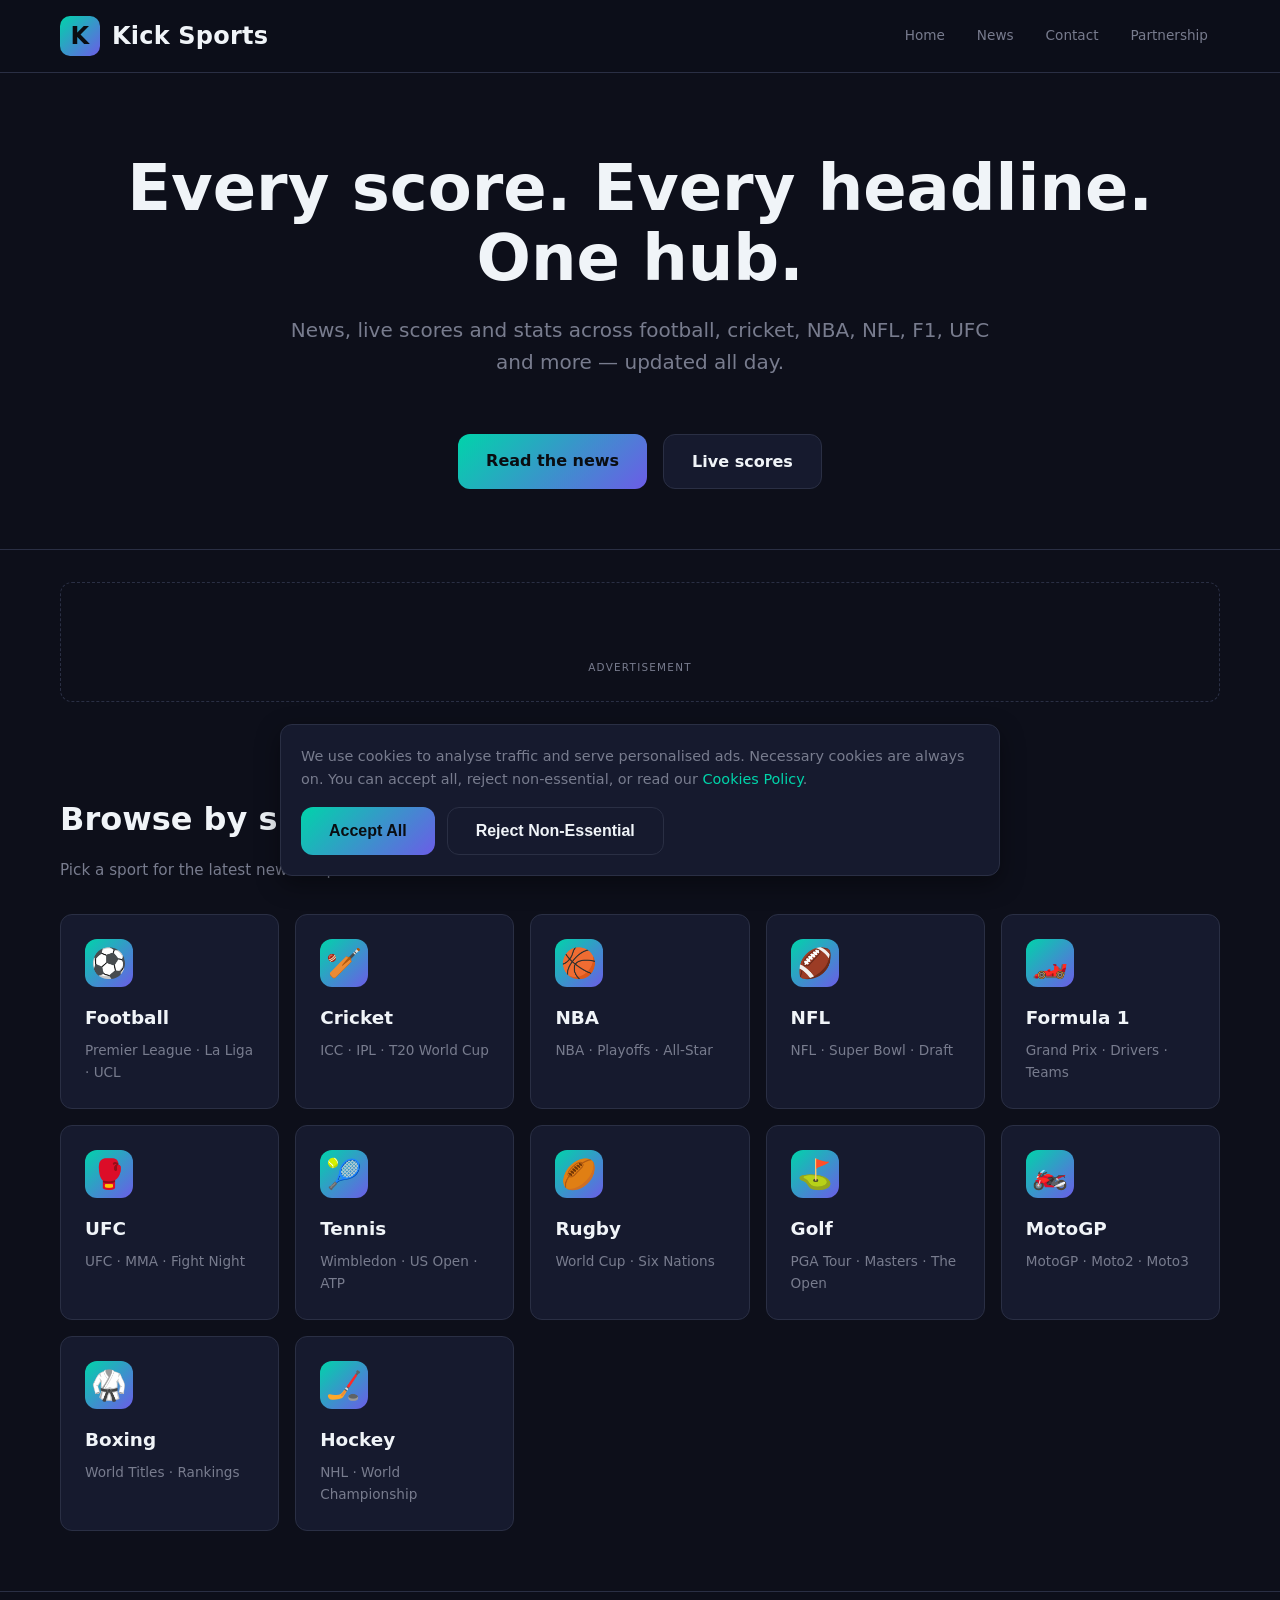
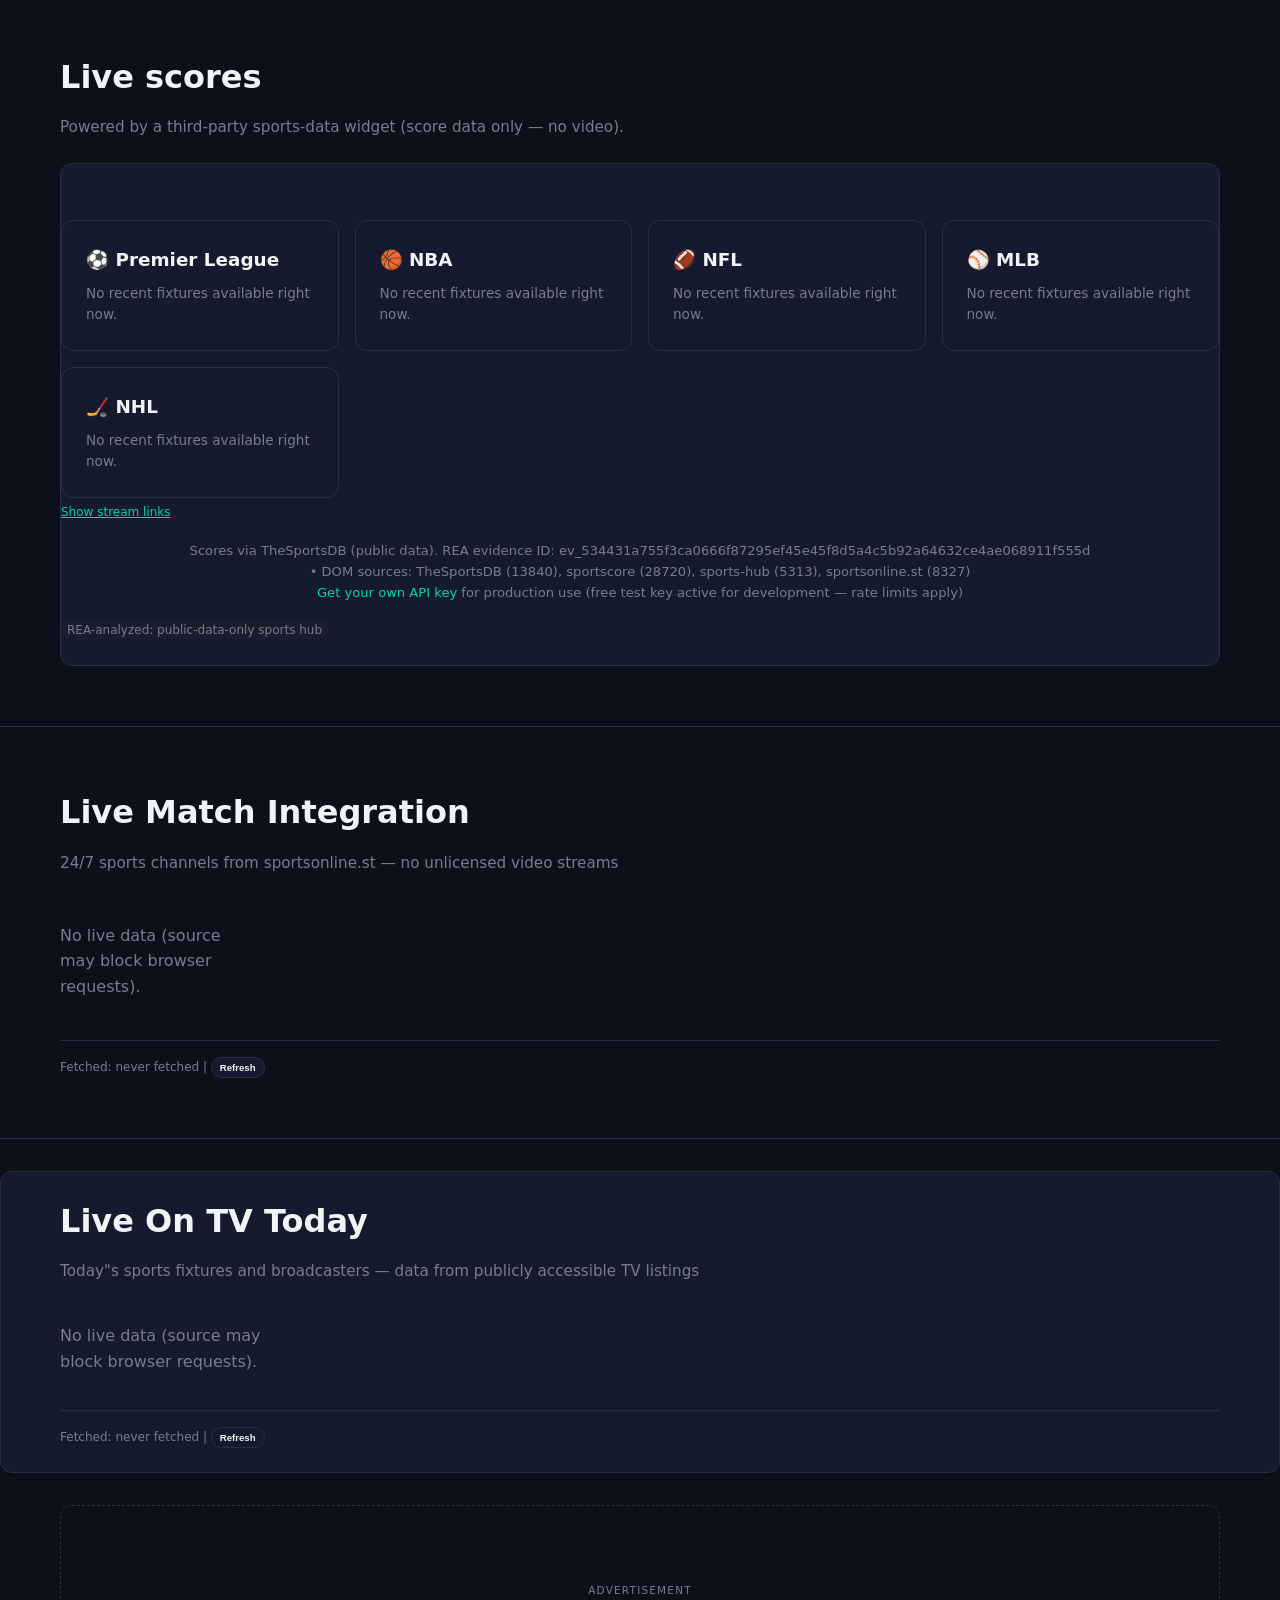
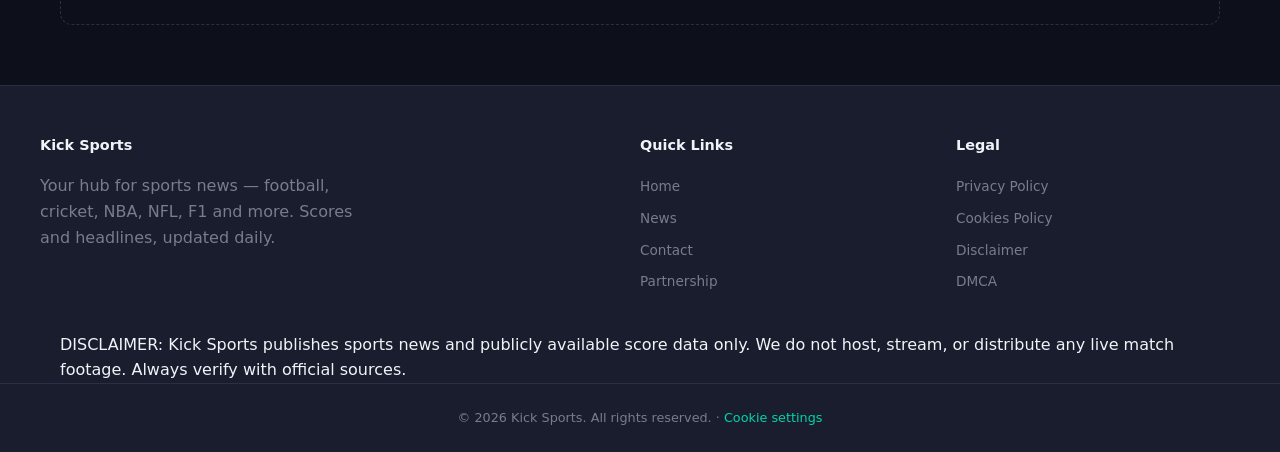
==== commit 8edb7ef9: "fix: restore REA disclaimer, simplify empty states, wire data-refresh" ====
--- a/index.html
+++ b/index.html
@@ -73,7 +73,7 @@
         </div>
         <div style="margin-top:24px;padding-top:16px;border-top:1px solid var(--border);font-size:.75rem;color:var(--muted);">
           Fetched: <span id="sportsonline-fetch-time-home">never fetched</span> | 
-          <button class="btn tiny" style="padding:4px 8px;font-size:.6rem;" onclick="refreshSportsonlineMatchesHome()">Refresh</button>
+          <button class="btn tiny" style="padding:4px 8px;font-size:.6rem;" data-refresh="sportsonline">Refresh</button>
         </div>
       </div>
     </section>
@@ -88,7 +88,7 @@
         </div>
         <div style="margin-top:20px;padding-top:16px;border-top:1px solid var(--border);font-size:.75rem;color:var(--muted);">
           Fetched: <span id="kokasports-fetch-time-home">never fetched</span> | 
-          <button class="btn tiny" style="padding:4px 8px;font-size:.6rem;" onclick="refreshKokasportsFixturesHome()">Refresh</button>
+          <button class="btn tiny" style="padding:4px 8px;font-size:.6rem;" data-refresh="kokasports">Refresh</button>
         </div>
       </div>
     </section>
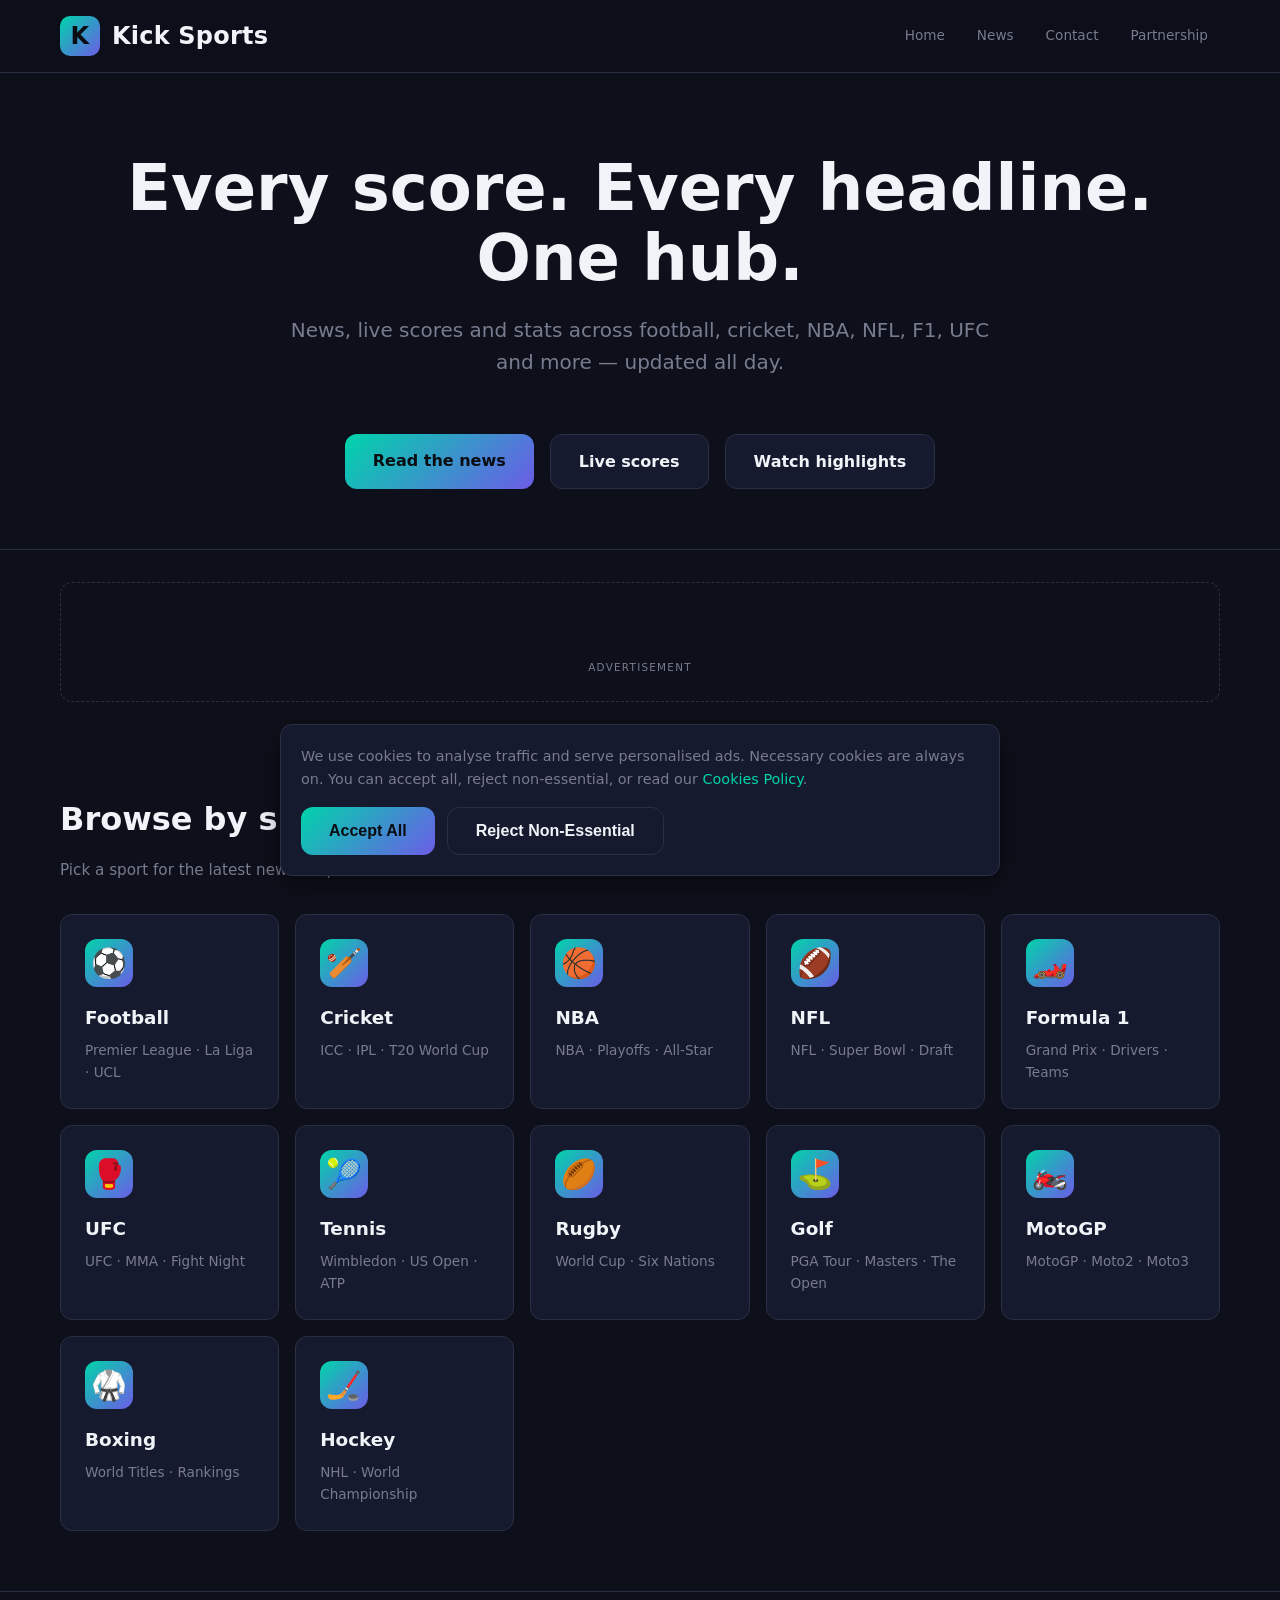
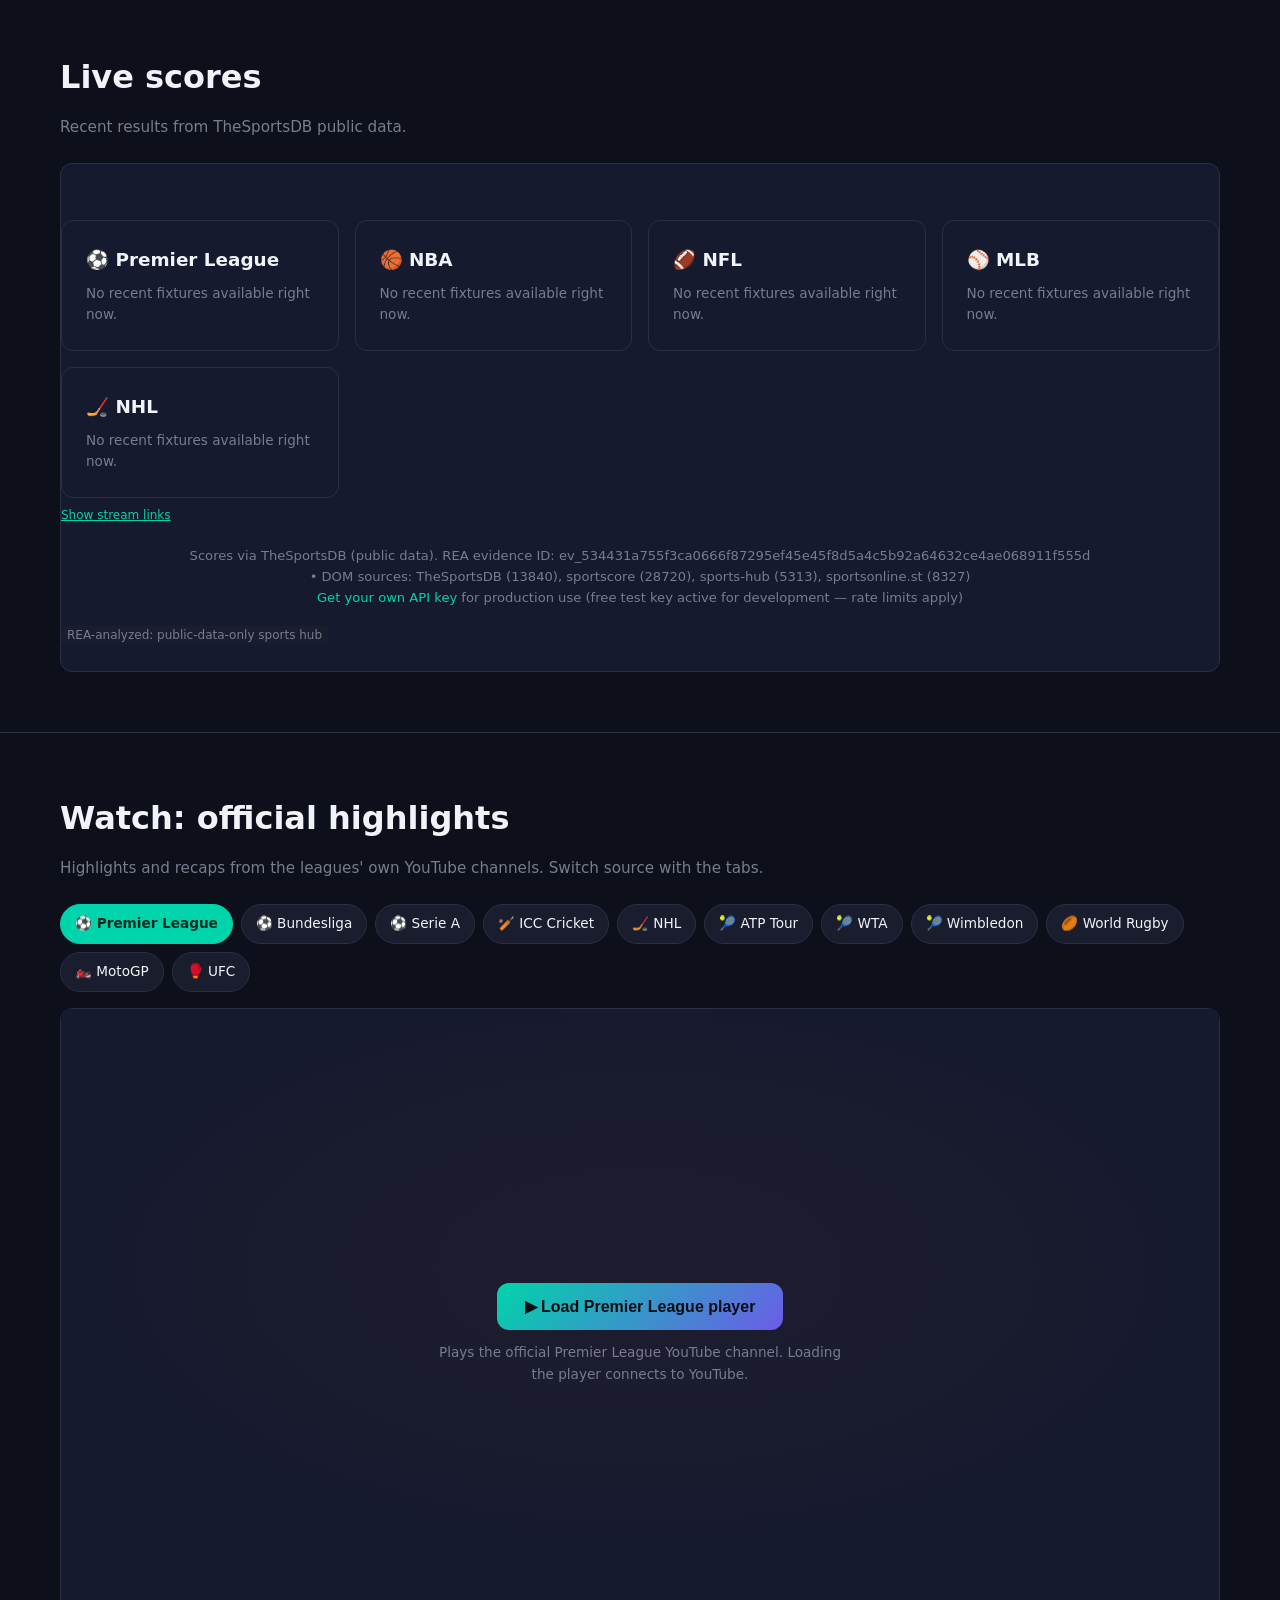
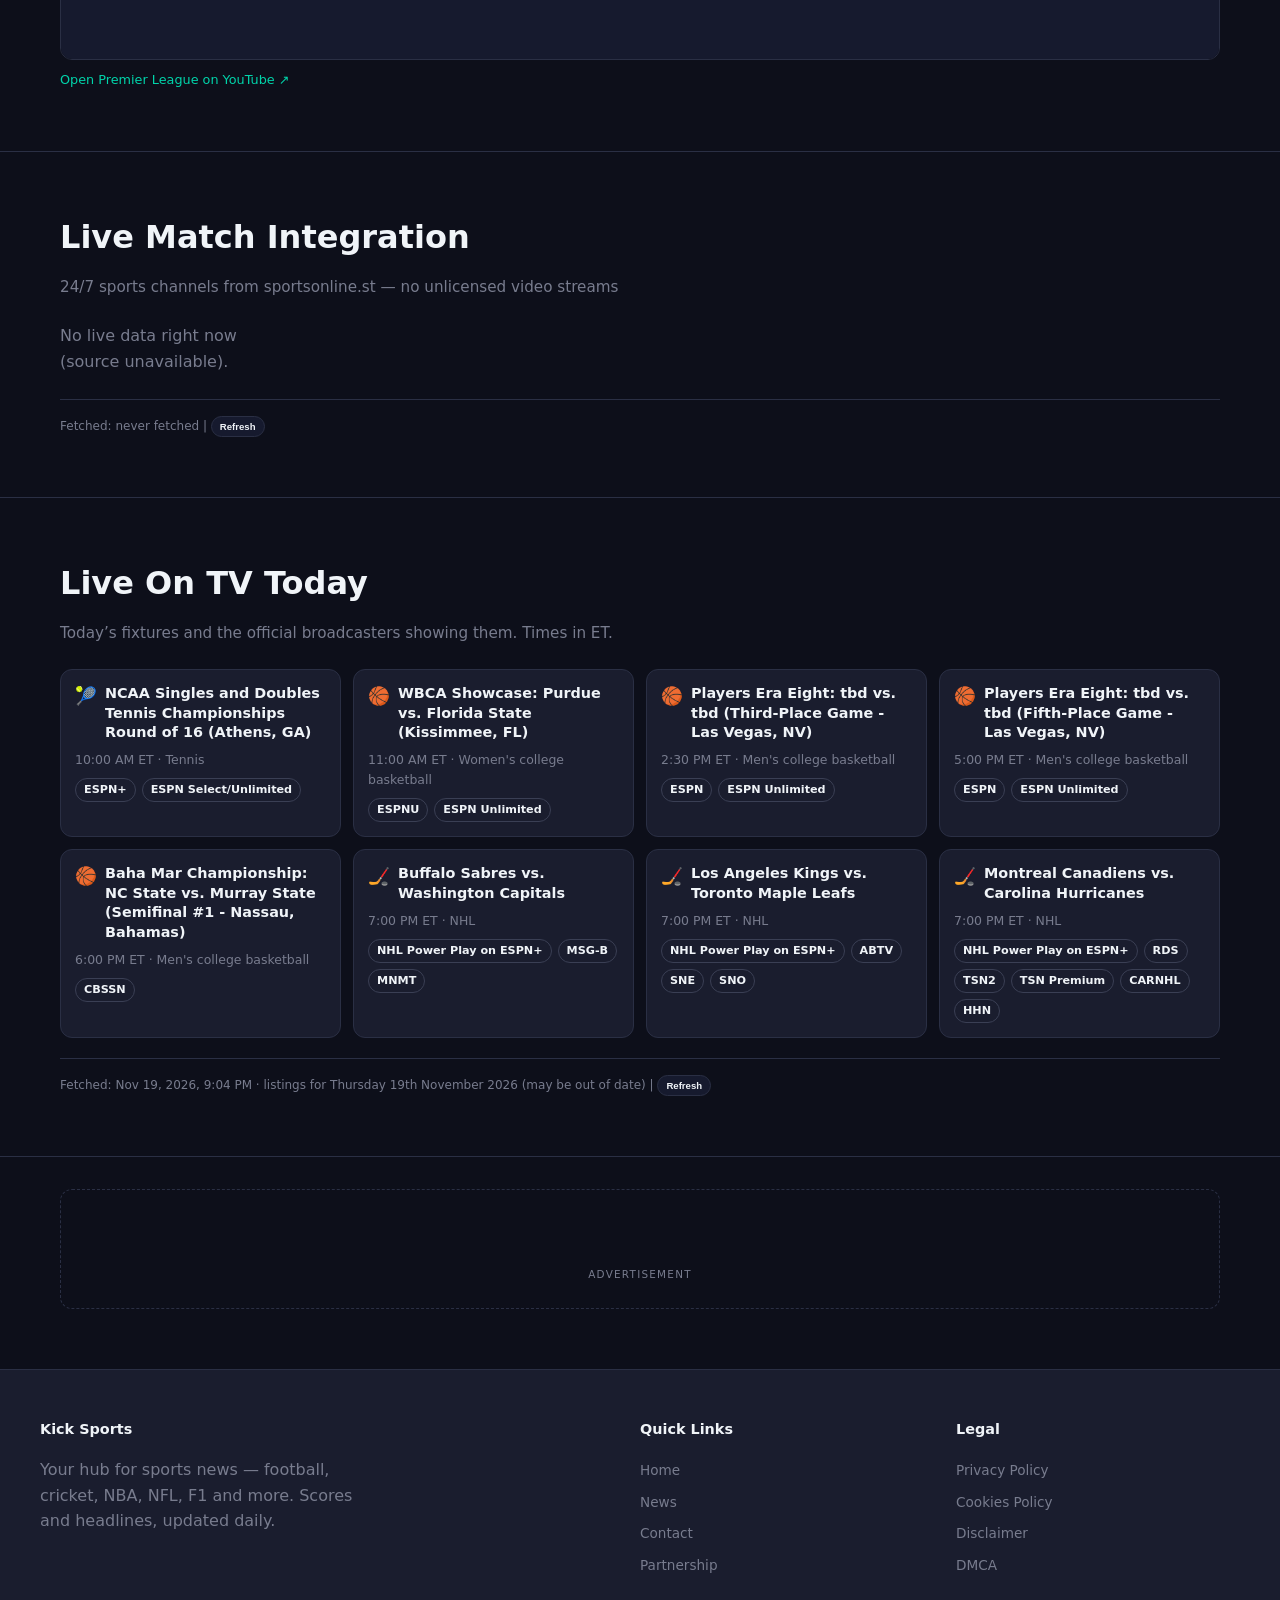
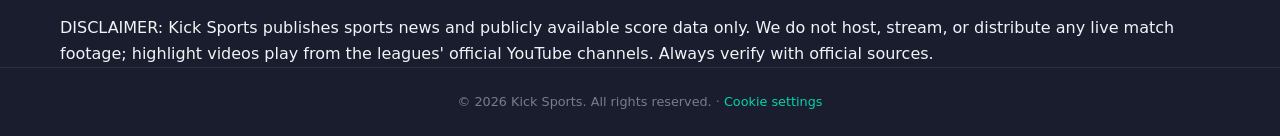
==== commit 505c5443: "feat: official highlights player, server-side TV listings, score and layout fixes Watch: official hi" ====
--- a/index.html
+++ b/index.html
@@ -19,6 +19,7 @@
         <div class="cta">
           <a class="btn primary" href="news.html">Read the news</a>
           <a class="btn" href="#scores">Live scores</a>
+          <a class="btn" href="#watch">Watch highlights</a>
         </div>
       </div>
     </section>
@@ -54,7 +55,7 @@
     <section class="section" id="scores">
       <div class="container">
         <h2>Live scores</h2>
-        <p class="sub">Powered by a third-party sports-data widget (score data only &mdash; no video).</p>
+        <p class="sub">Recent results from TheSportsDB public data.</p>
         <div class="widget-wrap">
           <!-- scores.js renders public fixtures/results here (score data only, no video). -->
           <div id="scores-widget"></div>
@@ -62,13 +63,21 @@
       </div>
     </section>
 
-    
+    <!-- Official highlights: multi-source player (licensed league channels only) -->
+    <section class="section" id="watch">
+      <div class="container">
+        <h2>Watch: official highlights</h2>
+        <p class="sub">Highlights and recaps from the leagues' own YouTube channels. Switch source with the tabs.</p>
+        <div id="watch-player" class="watch"></div>
+      </div>
+    </section>
+
     <!-- sportsonline.st dynamic matches -->
     <section class="section" id="sportsonline-matches">
       <div class="container">
         <h2>Live Match Integration</h2>
         <p class="sub">24/7 sports channels from sportsonline.st — no unlicensed video streams</p>
-        <div class="match-grid sportsonline-match-grid" style="display:grid;gap:12px;grid-template-columns:repeat(auto-fill,minmax(180px,1fr));margin-top:32px;">
+        <div class="match-grid sportsonline-match-grid">
           <!-- Matches injected by JavaScript -->
         </div>
         <div style="margin-top:24px;padding-top:16px;border-top:1px solid var(--border);font-size:.75rem;color:var(--muted);">
@@ -79,11 +88,11 @@
     </section>
 
     <!-- Live On TV Today (REA-analyzed, kokasports.com-inspired) -->
-    <section class="section" id="kokasports-tv-section" style="margin:32px 0;padding:24px;border-radius:var(--radius);background:var(--bg-card);border:1px solid var(--border);">
+    <section class="section" id="kokasports-tv-section">
       <div class="container">
         <h2>Live On TV Today</h2>
-        <p class="sub">Today"s sports fixtures and broadcasters — data from publicly accessible TV listings</p>
-        <div class="match-grid kokasports-match-grid" style="display:grid;gap:12px;grid-template-columns:repeat(auto-fill,minmax(200px,1fr));margin-top:16px;">
+        <p class="sub">Today’s fixtures and the official broadcasters showing them. Times in ET.</p>
+        <div class="match-grid tv-grid kokasports-match-grid">
           <!-- Matches injected by JavaScript -->
         </div>
         <div style="margin-top:20px;padding-top:16px;border-top:1px solid var(--border);font-size:.75rem;color:var(--muted);">
@@ -103,8 +112,7 @@
   <div id="site-footer"></div>
   <script src="assets/js/site.js"></script>
   <script src="assets/js/scores.js"></script>
-
-    <script src="assets/js/integrations.js"></script>
-    
+  <script src="assets/js/integrations.js"></script>
+  <script src="assets/js/watch.js"></script>
 </body>
 </html>
--- a/assets/css/style.css
+++ b/assets/css/style.css
@@ -359,4 +359,38 @@
   .hero .cta { flex-direction: column; align-items: center; }
   .nav-links { display: none; }
   .footer-grid h4 { text-align: center; }
-}+}
+/* ===== Integration boxes (news.html) ===== */
+.integration-box { margin-top: 32px; padding: 24px; border-radius: var(--radius); background: var(--bg-card); border: 1px solid var(--border); }
+.integration-box h4 { margin: 0 0 16px; color: var(--text); font-family: var(--ff-heading); font-size: 1.1rem; }
+.integration-note { margin: 0 0 16px; color: var(--muted); font-size: .9rem; }
+.integration-note a { color: var(--accent); text-decoration: underline; }
+.integration-foot { margin-top: 20px; padding-top: 16px; border-top: 1px solid var(--border); font-size: .75rem; color: var(--muted); }
+.match-grid { display: grid; gap: 12px; grid-template-columns: repeat(auto-fill, minmax(min(100%, 200px), 1fr)); margin-top: 16px; }
+.empty-state { color: var(--muted); margin: 0; }
+
+/* ===== On TV Today cards ===== */
+.tv-grid { grid-template-columns: repeat(auto-fill, minmax(min(100%, 260px), 1fr)); }
+.tv-card { padding: 14px; border: 1px solid var(--border); border-radius: var(--radius); background: var(--bg-elev); display: flex; flex-direction: column; gap: 8px; min-width: 0; }
+.tv-head { display: flex; align-items: flex-start; gap: 8px; }
+.tv-icon { font-size: 1.1rem; line-height: 1.4; }
+.tv-title { font-size: .9rem; line-height: 1.35; color: var(--text); overflow-wrap: anywhere; }
+.tv-meta { font-size: .78rem; color: var(--muted); }
+.tv-chips { display: flex; flex-wrap: wrap; gap: 6px; }
+.tv-chip { font-size: .7rem; font-weight: 600; padding: 2px 8px; border-radius: 999px; border: 1px solid var(--border-light); color: var(--text); }
+
+/* ===== Watch: multi-source official player ===== */
+.watch { margin-top: 24px; }
+.watch-tabs { display: flex; flex-wrap: wrap; gap: 8px; padding-bottom: 8px; }
+@media (max-width: 560px) { .watch-tabs { flex-wrap: nowrap; overflow-x: auto; scrollbar-width: thin; } }
+.watch-tab { flex: 0 0 auto; padding: 8px 14px; border-radius: 999px; border: 1px solid var(--border); background: var(--bg-elev); color: var(--text); font: inherit; font-size: .85rem; cursor: pointer; white-space: nowrap; }
+.watch-tab:hover { border-color: var(--accent); }
+.watch-tab[aria-selected="true"] { background: var(--accent); border-color: var(--accent); color: #062b24; font-weight: 700; }
+.watch-tab:focus-visible { outline: 2px solid var(--accent); outline-offset: 2px; }
+.watch-stage { position: relative; aspect-ratio: 16 / 9; margin-top: 8px; border-radius: var(--radius); overflow: hidden; background: #000; border: 1px solid var(--border); }
+.watch-stage iframe { position: absolute; inset: 0; width: 100%; height: 100%; border: 0; }
+.watch-facade { position: absolute; inset: 0; display: flex; flex-direction: column; align-items: center; justify-content: center; gap: 12px; padding: 16px; text-align: center;
+  background: radial-gradient(600px 300px at 50% 40%, var(--bg-warm), var(--bg-card)); }
+.watch-facade p { margin: 0; color: var(--muted); font-size: .85rem; max-width: 420px; }
+.watch-foot { margin-top: 10px; font-size: .8rem; }
+.watch-foot a { color: var(--accent); }
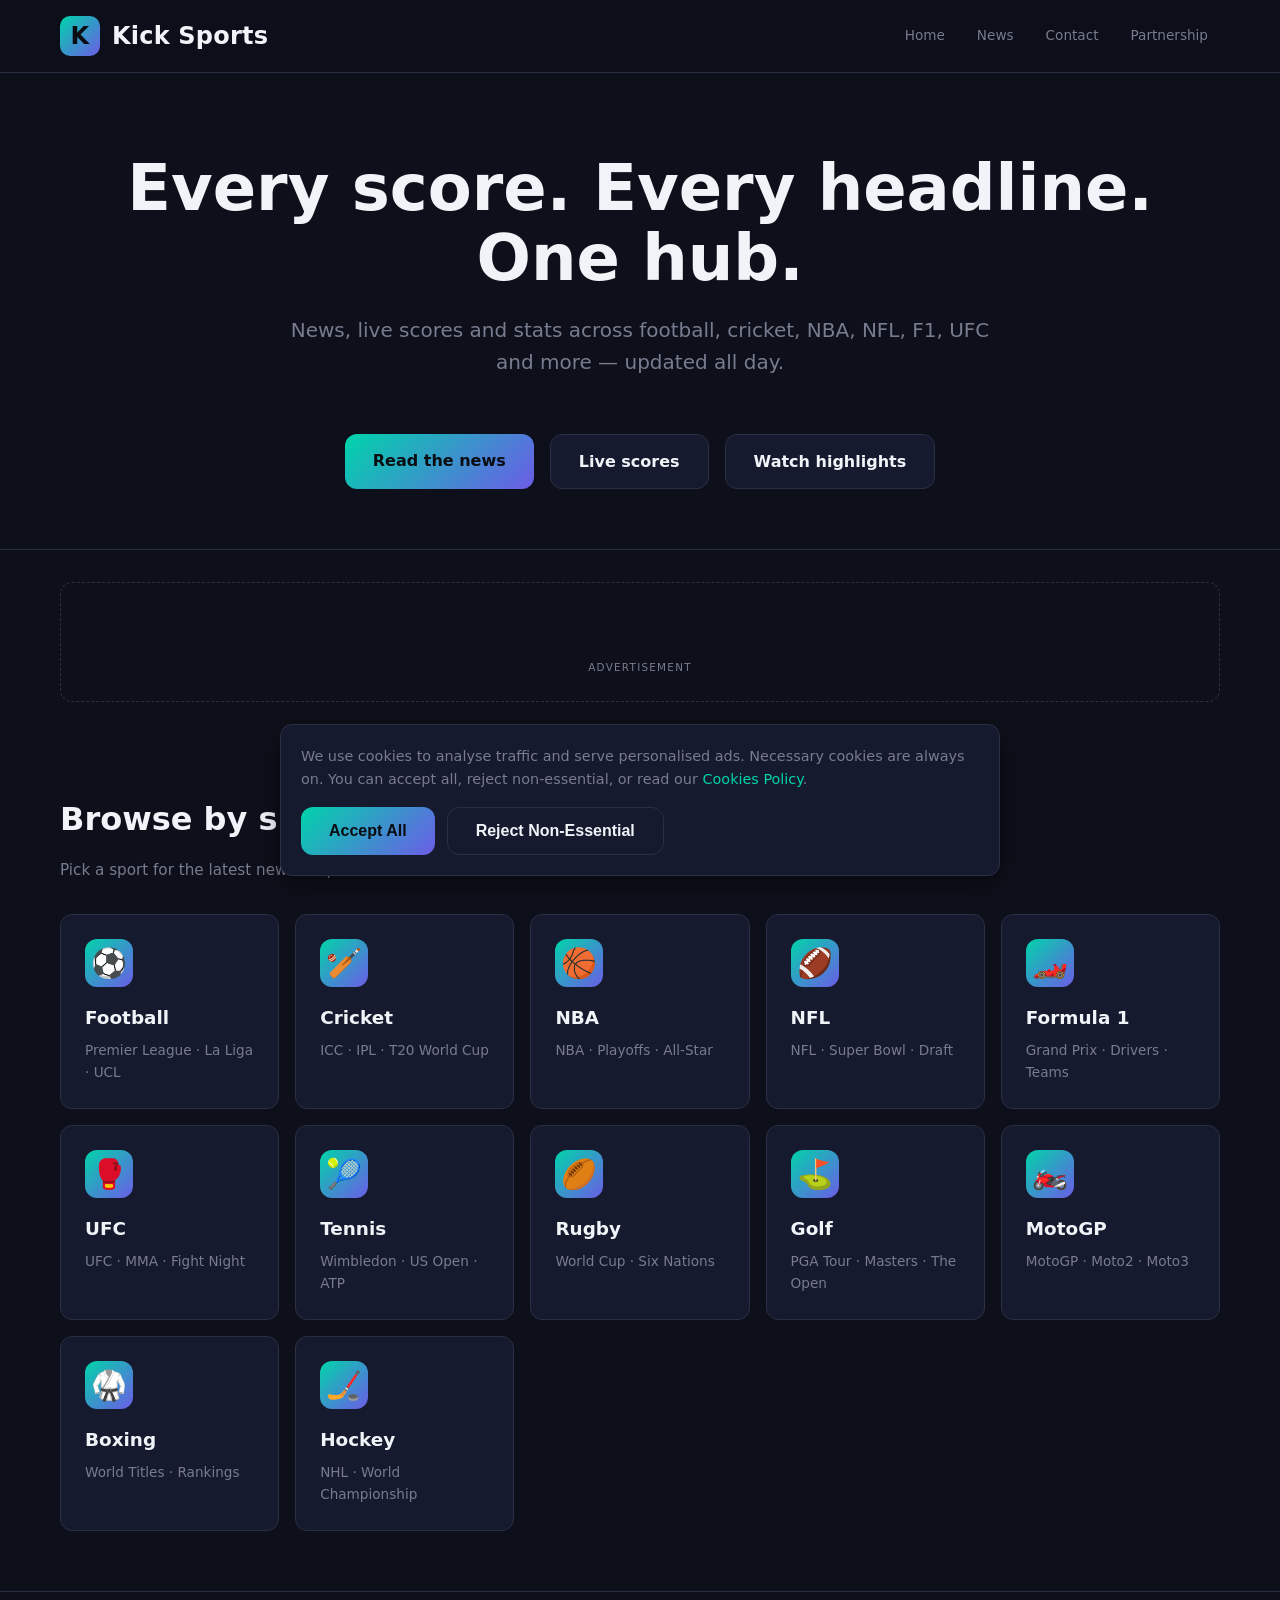
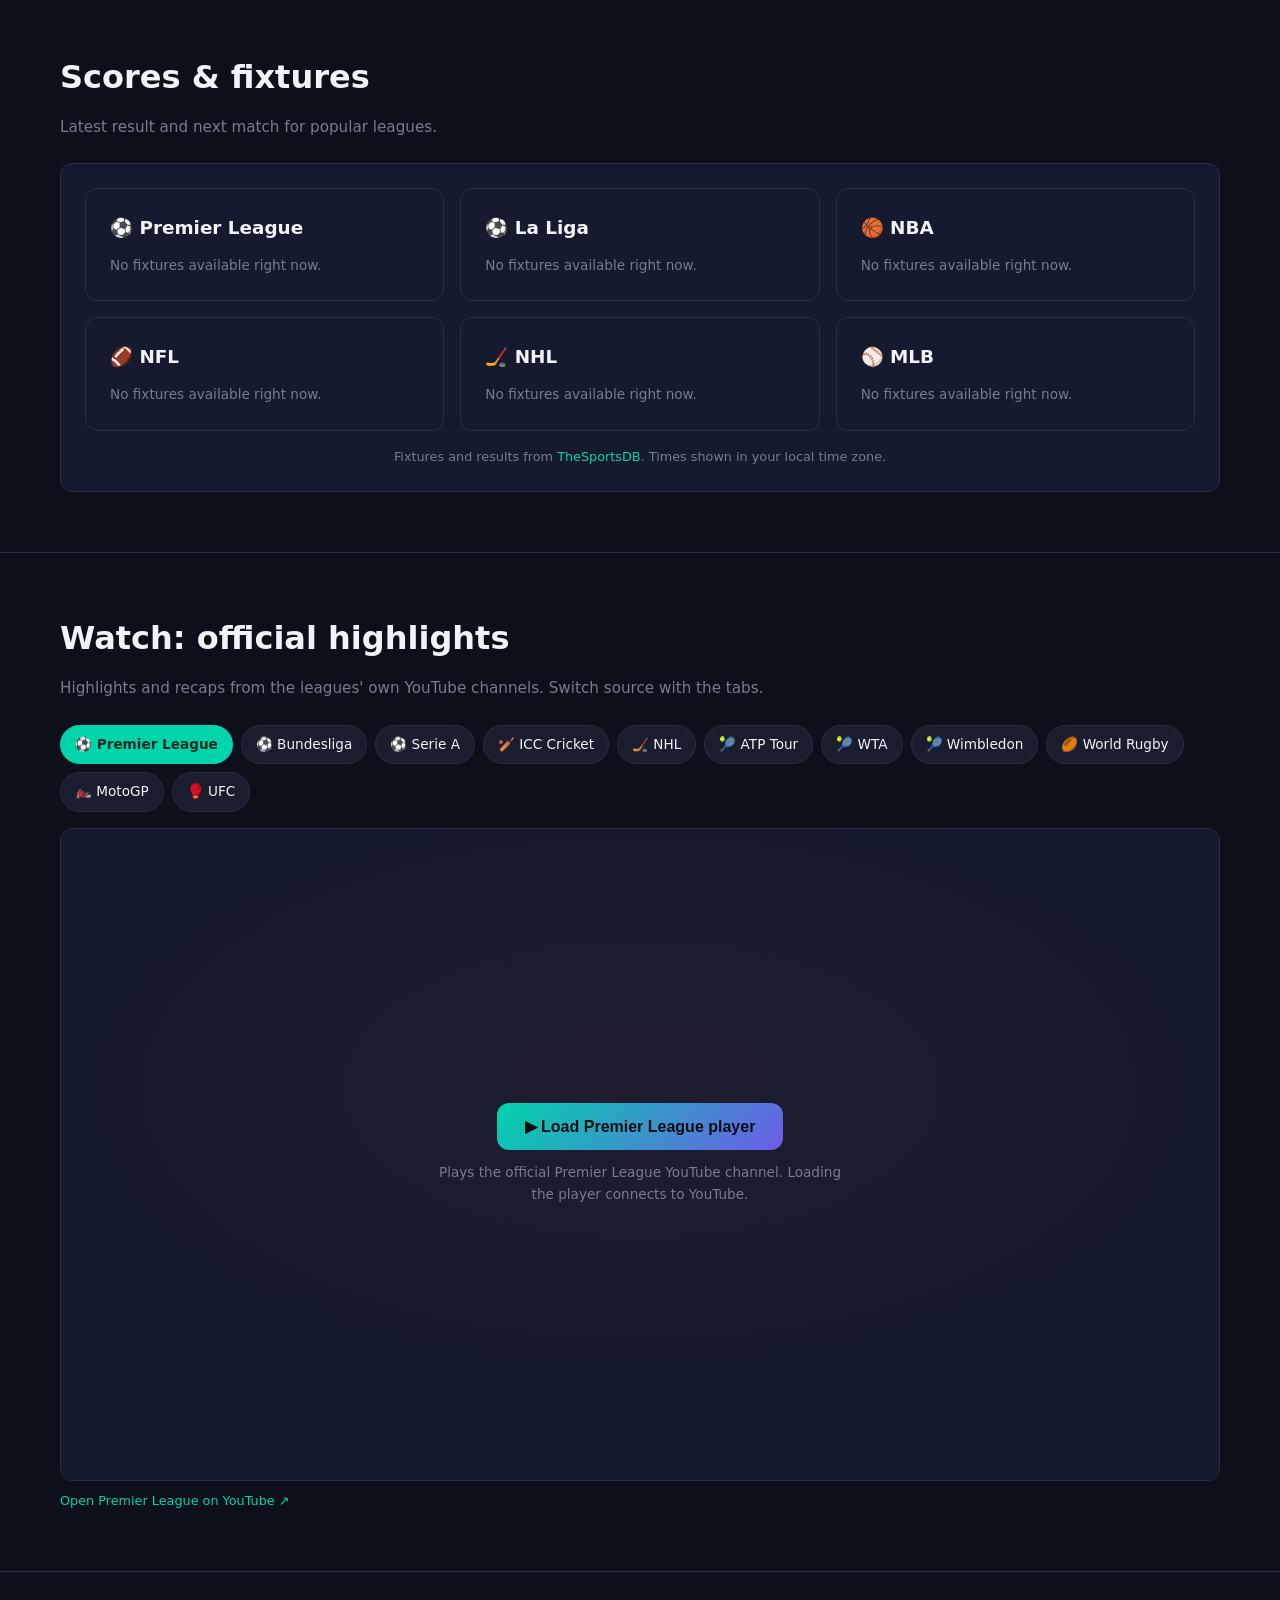
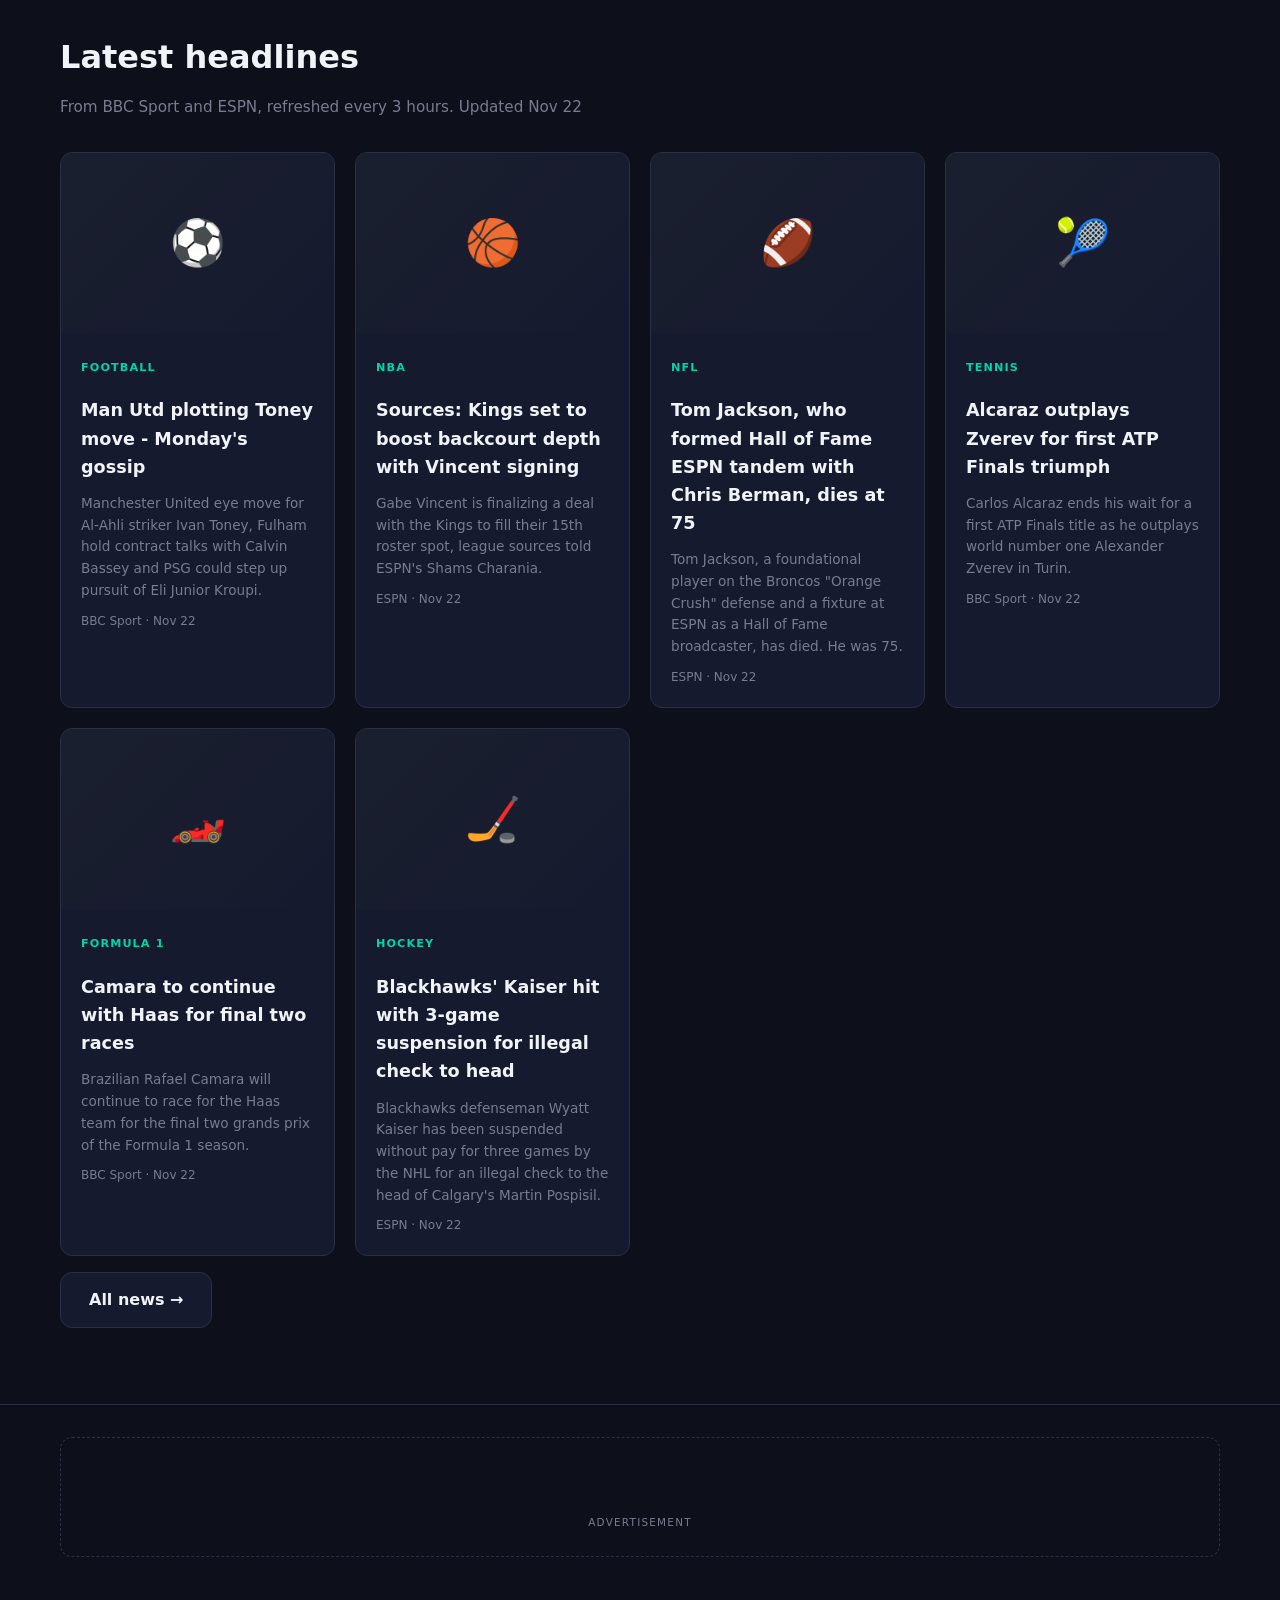
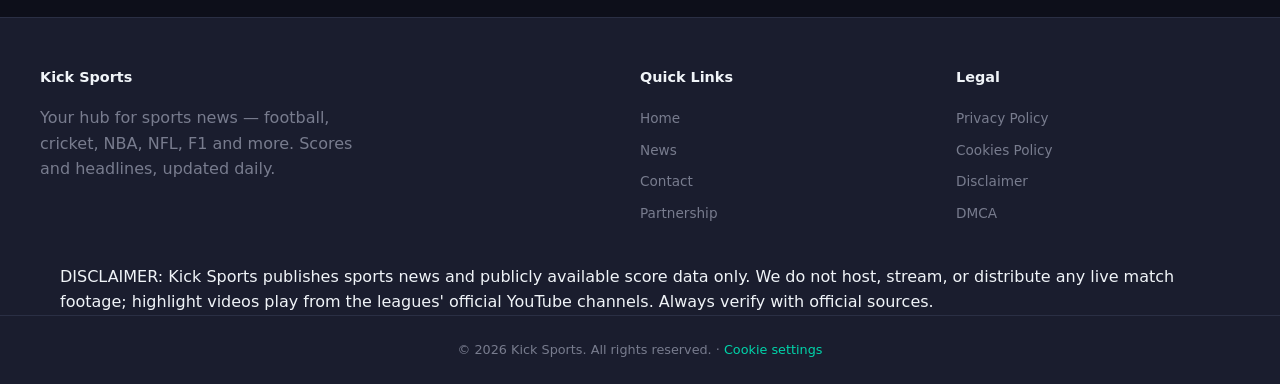
==== commit 6e69f04f: "Redesign around licensed, public data only Remove everything that pointed at unofficial streams or s" ====
--- a/index.html
+++ b/index.html
@@ -54,10 +54,10 @@
 
     <section class="section" id="scores">
       <div class="container">
-        <h2>Live scores</h2>
-        <p class="sub">Recent results from TheSportsDB public data.</p>
+        <h2>Scores &amp; fixtures</h2>
+        <p class="sub">Latest result and next match for popular leagues.</p>
         <div class="widget-wrap">
-          <!-- scores.js renders public fixtures/results here (score data only, no video). -->
+          <!-- scores.js renders the latest result and next fixture per league. -->
           <div id="scores-widget"></div>
         </div>
       </div>
@@ -72,35 +72,16 @@
       </div>
     </section>
 
-    <!-- sportsonline.st dynamic matches -->
-    <section class="section" id="sportsonline-matches">
+    <!-- Latest headlines: data/news.json, linked to the original stories -->
+    <section class="section" id="headlines-section">
       <div class="container">
-        <h2>Live Match Integration</h2>
-        <p class="sub">24/7 sports channels from sportsonline.st — no unlicensed video streams</p>
-        <div class="match-grid sportsonline-match-grid">
-          <!-- Matches injected by JavaScript -->
-        </div>
-        <div style="margin-top:24px;padding-top:16px;border-top:1px solid var(--border);font-size:.75rem;color:var(--muted);">
-          Fetched: <span id="sportsonline-fetch-time-home">never fetched</span> | 
-          <button class="btn tiny" style="padding:4px 8px;font-size:.6rem;" data-refresh="sportsonline">Refresh</button>
-        </div>
+        <h2>Latest headlines</h2>
+        <p class="sub">From BBC Sport and ESPN, refreshed every 3 hours. <span id="news-updated"></span></p>
+        <div class="articles" id="headlines" data-limit="6"></div>
+        <p><a class="btn" href="news.html">All news →</a></p>
       </div>
     </section>
 
-    <!-- Live On TV Today (REA-analyzed, kokasports.com-inspired) -->
-    <section class="section" id="kokasports-tv-section">
-      <div class="container">
-        <h2>Live On TV Today</h2>
-        <p class="sub">Today’s fixtures and the official broadcasters showing them. Times in ET.</p>
-        <div class="match-grid tv-grid kokasports-match-grid">
-          <!-- Matches injected by JavaScript -->
-        </div>
-        <div style="margin-top:20px;padding-top:16px;border-top:1px solid var(--border);font-size:.75rem;color:var(--muted);">
-          Fetched: <span id="kokasports-fetch-time-home">never fetched</span> | 
-          <button class="btn tiny" style="padding:4px 8px;font-size:.6rem;" data-refresh="kokasports">Refresh</button>
-        </div>
-      </div>
-    </section>
 <!-- Ad: in-content -->
     <div class="container">
       <div class="ad-slot" aria-hidden="true">
@@ -112,7 +93,7 @@
   <div id="site-footer"></div>
   <script src="assets/js/site.js"></script>
   <script src="assets/js/scores.js"></script>
-  <script src="assets/js/integrations.js"></script>
+  <script src="assets/js/news.js"></script>
   <script src="assets/js/watch.js"></script>
 </body>
 </html>
--- a/assets/css/style.css
+++ b/assets/css/style.css
@@ -276,50 +276,21 @@
   display: grid; place-items: center; color: var(--muted); font-size: .9rem; margin: 16px 0; 
 }
 
-/* ===== News Auto-Update ===== */
-.update-badge { 
-  display: inline-block; 
-  padding: 2px 6px; 
-  background: var(--bg-elev); border-radius: 4px; 
-  font-size: .65rem; 
-  margin-left: 6px; 
-  vertical-align: middle;
-}
-
-.update-badge.fresh { background: rgba(0, 212, 170, .2); color: var(--accent); }
-.update-badge.cached { background: rgba(108, 92, 231, .2); color: var(--accent-2); }
-
-/* ===== Sportsonline Integration ===== */
-.sportsonline-integration { 
-  margin: 32px 0; padding: 24px; background: var(--bg-card); border: 1px solid var(--border); border-radius: var(--radius); 
-}
-
-.sportsonline-integration h4 { 
-  font-family: var(--ff-heading); margin: 0 0 16px; color: var(--text); font-size: 1.1rem; 
-}
-
-.sportsonline-integration p { color: var(--muted); margin: 8px 0; font-size: .9rem; }
-
-.match-card { margin-bottom: 16px; padding-bottom: 16px; border-bottom: 1px solid var(--border); }
-
-.match-card:last-child { margin-bottom: 0; border-bottom: none; }
-
-.match-info { display: flex; align-items: center; gap: 10px; margin-bottom: 8px; }
-
-.match-icon { width: 32px; height: 32px; border-radius: 6px; background: linear-gradient(135deg, var(--accent), var(--accent-2)); display: grid; place-items: center; color: #0a0d11; font-size: 1rem; }
-
-.match-details { flex: 1; }
-
-.match-details strong { color: var(--text); font-size: .9rem; }
-
-.match-details small { color: var(--muted); font-size: .75rem; }
-
-.match-play-btn { 
-  padding: 6px 12px; background: var(--bg-elev); border-radius: 6px; font-size: .7rem; 
-  border: 0; cursor: pointer; transition: background .2s; 
-}
-
-.match-play-btn:hover { background: var(--bg-warm); }
+/* ===== Scores & fixtures ===== */
+.league-grid { display: grid; gap: 16px; padding: 0 24px; grid-template-columns: repeat(auto-fill, minmax(280px, 1fr)); }
+.league-card h3 { margin: 0 0 12px; }
+.fixture { display: grid; grid-template-columns: auto 1fr auto; gap: 10px; align-items: baseline; padding: 10px 0; border-bottom: 1px solid var(--border); font-size: .9rem; }
+.fixture:last-child { border-bottom: 0; }
+.fixture-label { font-size: .65rem; text-transform: uppercase; letter-spacing: .08em; color: var(--muted); }
+.fixture-right { white-space: nowrap; }
+.source-note { color: var(--muted); font-size: .8rem; margin: 16px 24px 0; text-align: center; }
+.muted { color: var(--muted); }
+.center { text-align: center; }
+
+/* ===== Headlines ===== */
+.article h2 a { color: inherit; text-decoration: none; }
+.article h2 a:hover, .article h2 a:focus-visible { color: var(--accent); text-decoration: underline; }
+.article .meta { font-size: .75rem; margin-top: 10px; }
 
 /* ===== Footer ===== */
 .site-footer { border-top: 1px solid var(--border); margin-top: 60px; background: var(--bg-elev); }
@@ -360,25 +331,6 @@
   .nav-links { display: none; }
   .footer-grid h4 { text-align: center; }
 }
-/* ===== Integration boxes (news.html) ===== */
-.integration-box { margin-top: 32px; padding: 24px; border-radius: var(--radius); background: var(--bg-card); border: 1px solid var(--border); }
-.integration-box h4 { margin: 0 0 16px; color: var(--text); font-family: var(--ff-heading); font-size: 1.1rem; }
-.integration-note { margin: 0 0 16px; color: var(--muted); font-size: .9rem; }
-.integration-note a { color: var(--accent); text-decoration: underline; }
-.integration-foot { margin-top: 20px; padding-top: 16px; border-top: 1px solid var(--border); font-size: .75rem; color: var(--muted); }
-.match-grid { display: grid; gap: 12px; grid-template-columns: repeat(auto-fill, minmax(min(100%, 200px), 1fr)); margin-top: 16px; }
-.empty-state { color: var(--muted); margin: 0; }
-
-/* ===== On TV Today cards ===== */
-.tv-grid { grid-template-columns: repeat(auto-fill, minmax(min(100%, 260px), 1fr)); }
-.tv-card { padding: 14px; border: 1px solid var(--border); border-radius: var(--radius); background: var(--bg-elev); display: flex; flex-direction: column; gap: 8px; min-width: 0; }
-.tv-head { display: flex; align-items: flex-start; gap: 8px; }
-.tv-icon { font-size: 1.1rem; line-height: 1.4; }
-.tv-title { font-size: .9rem; line-height: 1.35; color: var(--text); overflow-wrap: anywhere; }
-.tv-meta { font-size: .78rem; color: var(--muted); }
-.tv-chips { display: flex; flex-wrap: wrap; gap: 6px; }
-.tv-chip { font-size: .7rem; font-weight: 600; padding: 2px 8px; border-radius: 999px; border: 1px solid var(--border-light); color: var(--text); }
-
 /* ===== Watch: multi-source official player ===== */
 .watch { margin-top: 24px; }
 .watch-tabs { display: flex; flex-wrap: wrap; gap: 8px; padding-bottom: 8px; }
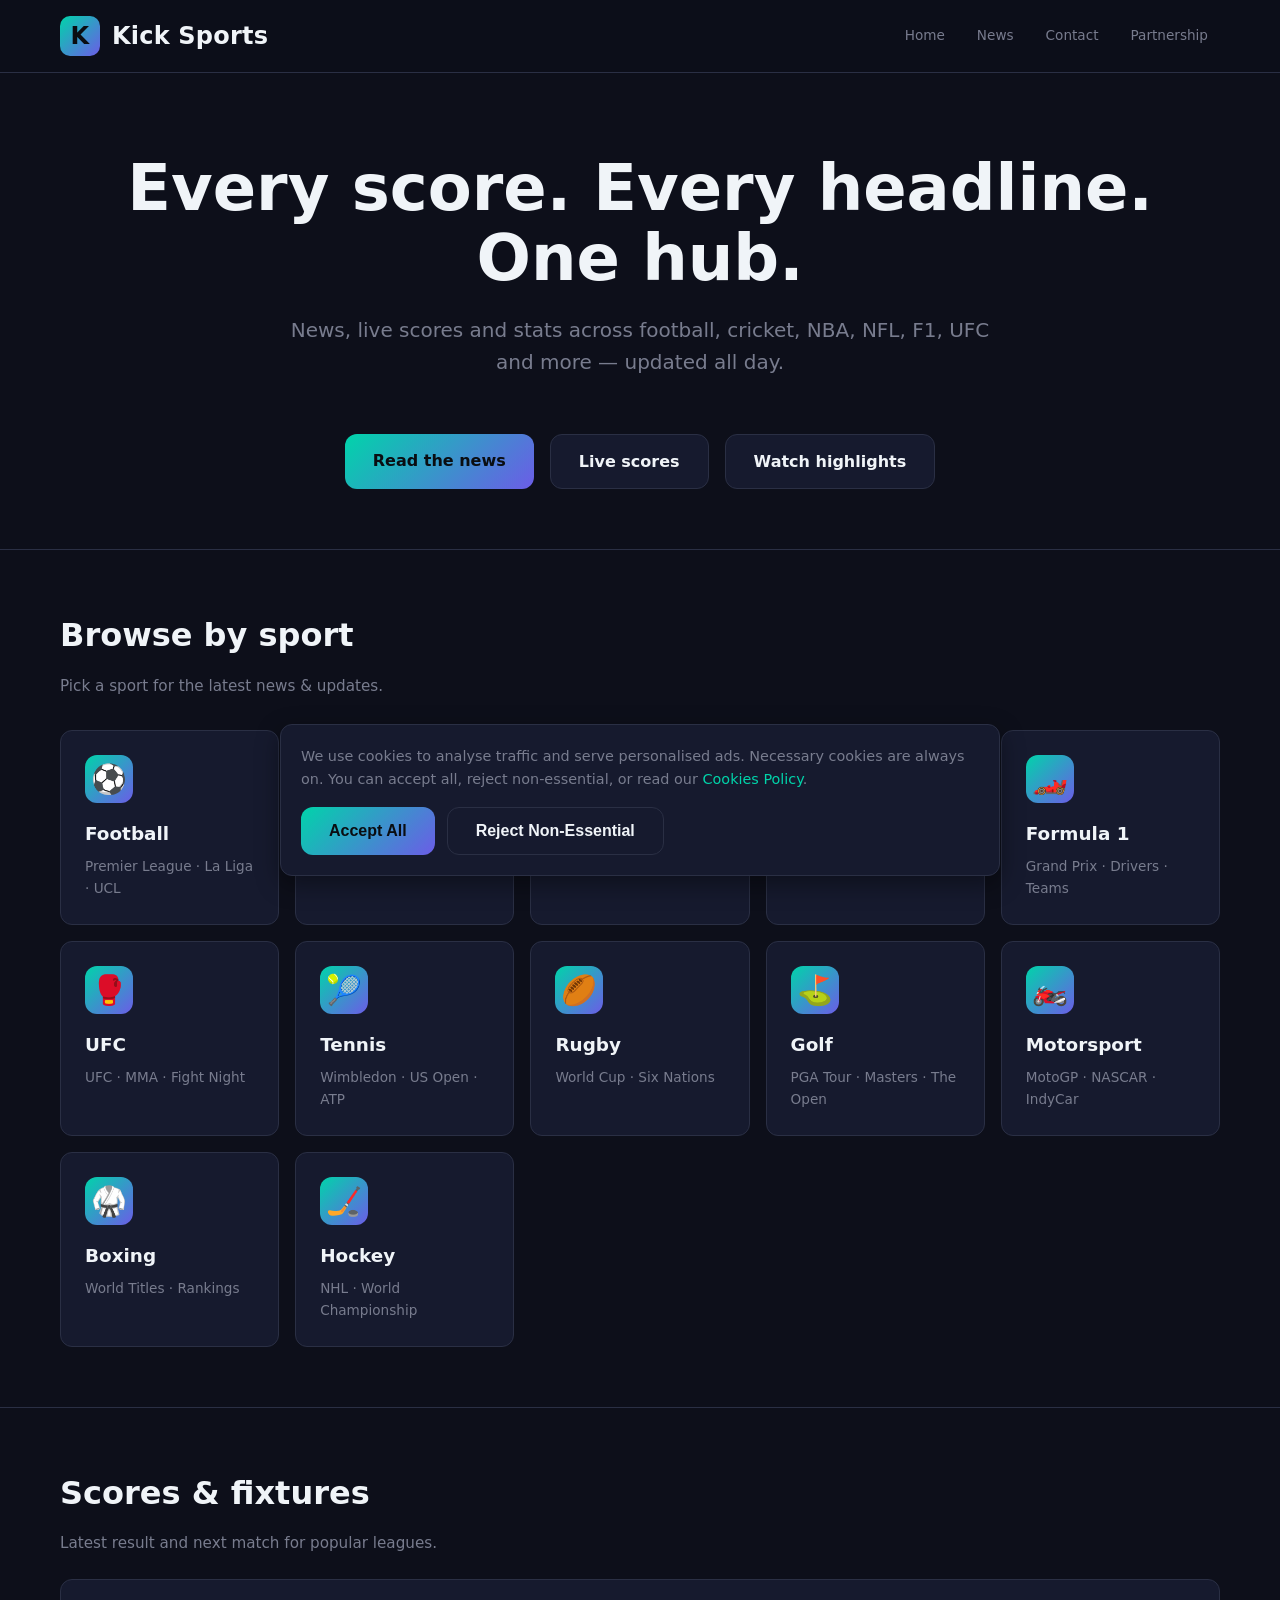
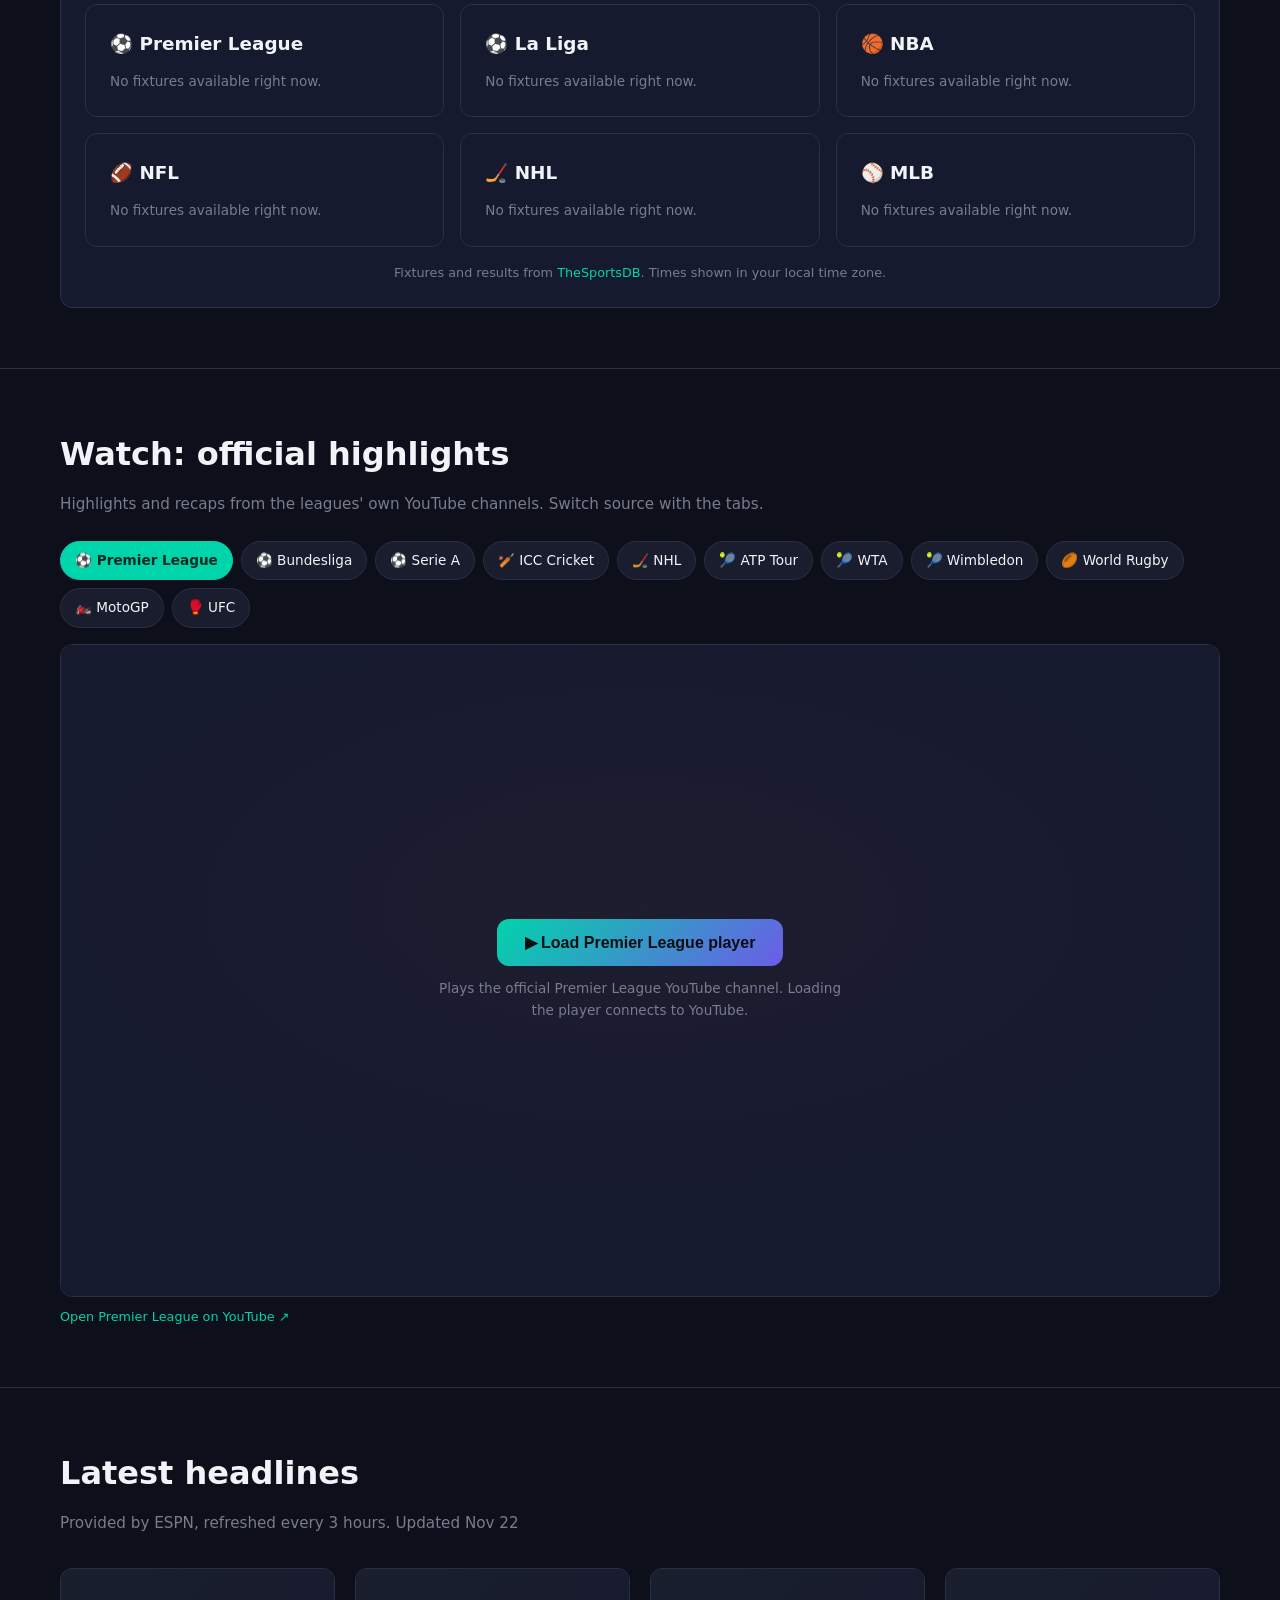
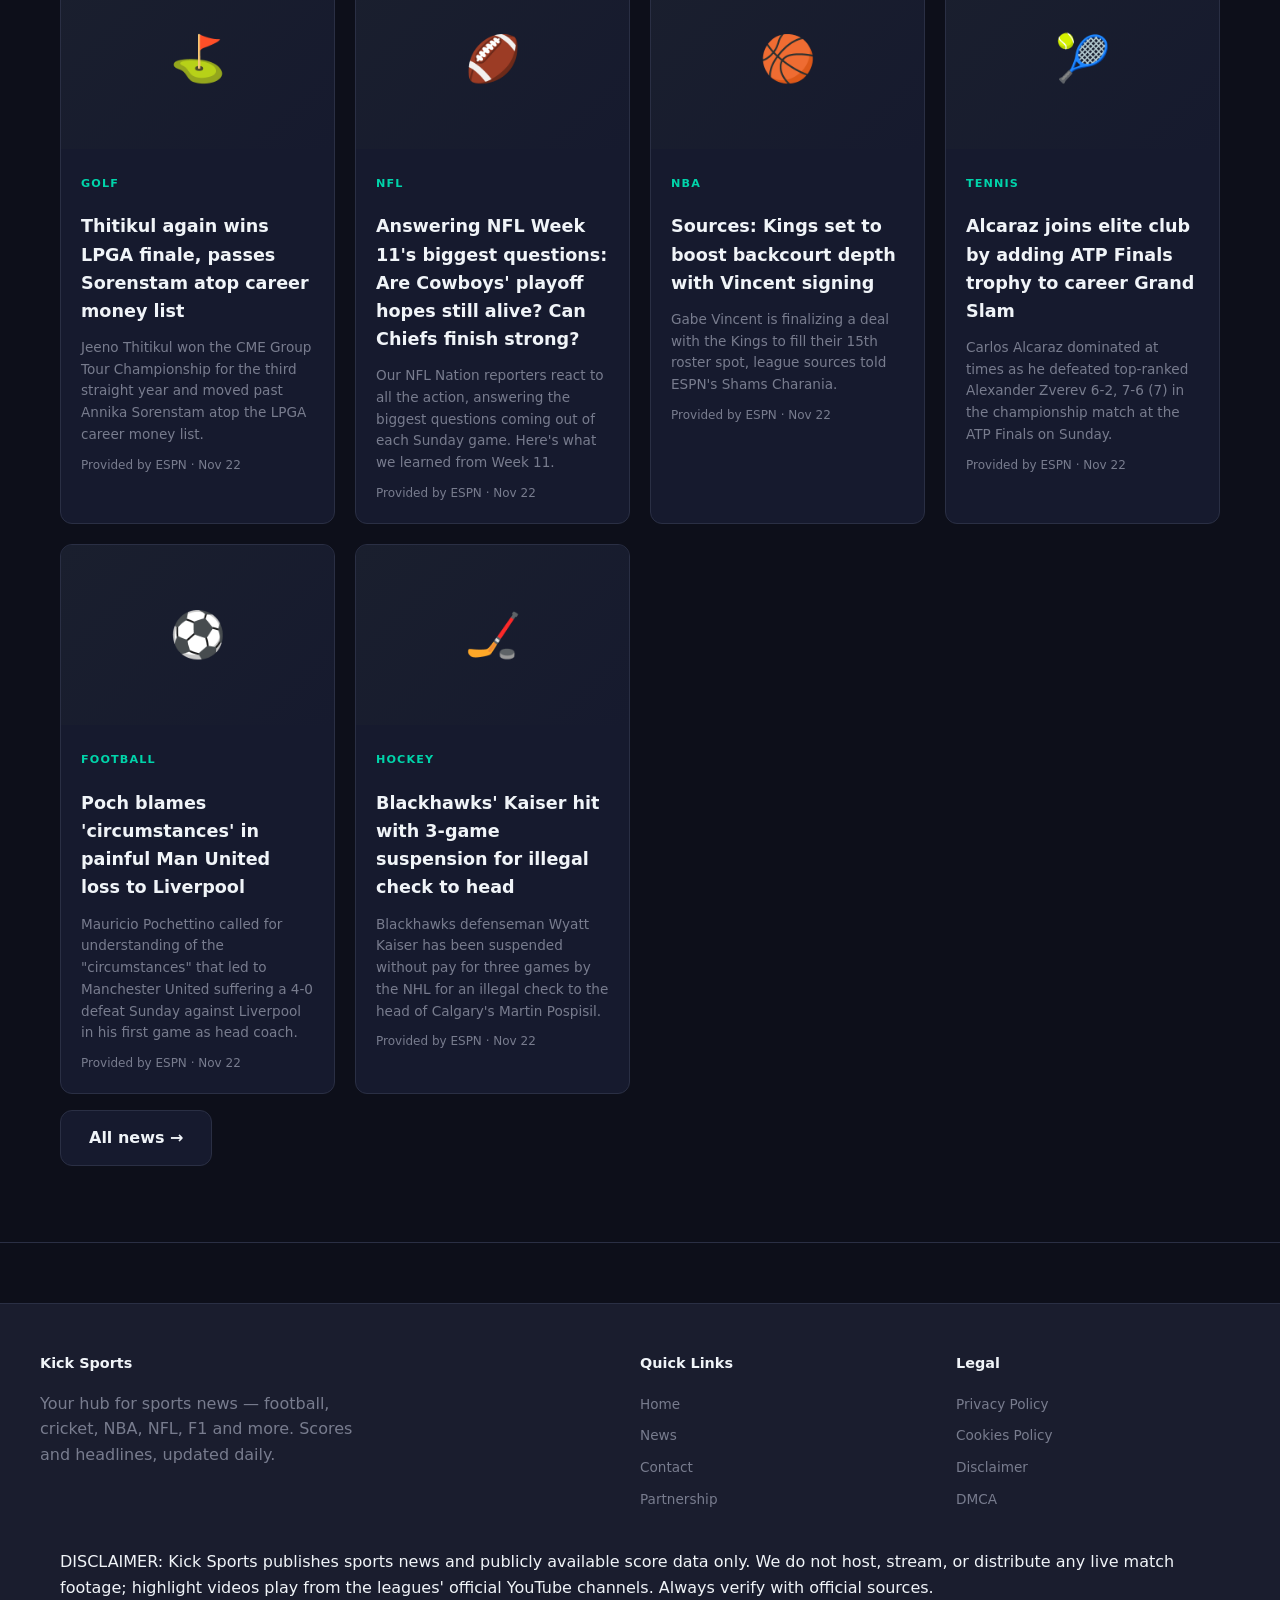
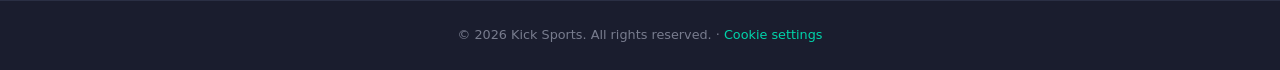
==== commit 16548aa6: "Address review: ESPN-only feeds shown unmodified, resilient refresh - Drop BBC Sport feeds: BBC's te" ====
--- a/index.html
+++ b/index.html
@@ -24,12 +24,6 @@
       </div>
     </section>
 
-    <!-- Ad: leaderboard -->
-    <div class="container">
-      <div class="ad-slot" aria-hidden="true">
-        <ins class="adsbygoogle" style="display:block" data-ad-slot="0000000001" data-ad-format="auto" data-full-width-responsive="true"></ins>
-      </div>
-    </div>
 
     <section class="section" id="sports">
       <div class="container">
@@ -45,7 +39,7 @@
           <a class="card" href="news.html?sport=tennis"><div class="icon">🎾</div><h3>Tennis</h3><p>Wimbledon · US Open · ATP</p></a>
           <a class="card" href="news.html?sport=rugby"><div class="icon">🏉</div><h3>Rugby</h3><p>World Cup · Six Nations</p></a>
           <a class="card" href="news.html?sport=golf"><div class="icon">⛳</div><h3>Golf</h3><p>PGA Tour · Masters · The Open</p></a>
-          <a class="card" href="news.html?sport=motogp"><div class="icon">🏍️</div><h3>MotoGP</h3><p>MotoGP · Moto2 · Moto3</p></a>
+          <a class="card" href="news.html?sport=motorsport"><div class="icon">🏍️</div><h3>Motorsport</h3><p>MotoGP · NASCAR · IndyCar</p></a>
           <a class="card" href="news.html?sport=boxing"><div class="icon">🥋</div><h3>Boxing</h3><p>World Titles · Rankings</p></a>
           <a class="card" href="news.html?sport=hockey"><div class="icon">🏒</div><h3>Hockey</h3><p>NHL · World Championship</p></a>
         </div>
@@ -76,18 +70,12 @@
     <section class="section" id="headlines-section">
       <div class="container">
         <h2>Latest headlines</h2>
-        <p class="sub">From BBC Sport and ESPN, refreshed every 3 hours. <span id="news-updated"></span></p>
+        <p class="sub">Provided by ESPN, refreshed every 3 hours. <span id="news-updated"></span></p>
         <div class="articles" id="headlines" data-limit="6"></div>
         <p><a class="btn" href="news.html">All news →</a></p>
       </div>
     </section>
 
-<!-- Ad: in-content -->
-    <div class="container">
-      <div class="ad-slot" aria-hidden="true">
-        <ins class="adsbygoogle" style="display:block" data-ad-slot="0000000002" data-ad-format="auto" data-full-width-responsive="true"></ins>
-      </div>
-    </div>
   </main>
 
   <div id="site-footer"></div>
--- a/assets/css/style.css
+++ b/assets/css/style.css
@@ -277,7 +277,7 @@
 }
 
 /* ===== Scores & fixtures ===== */
-.league-grid { display: grid; gap: 16px; padding: 0 24px; grid-template-columns: repeat(auto-fill, minmax(280px, 1fr)); }
+.league-grid { display: grid; gap: 16px; padding: 0 24px; grid-template-columns: repeat(auto-fill, minmax(min(280px, 100%), 1fr)); }
 .league-card h3 { margin: 0 0 12px; }
 .fixture { display: grid; grid-template-columns: auto 1fr auto; gap: 10px; align-items: baseline; padding: 10px 0; border-bottom: 1px solid var(--border); font-size: .9rem; }
 .fixture:last-child { border-bottom: 0; }
